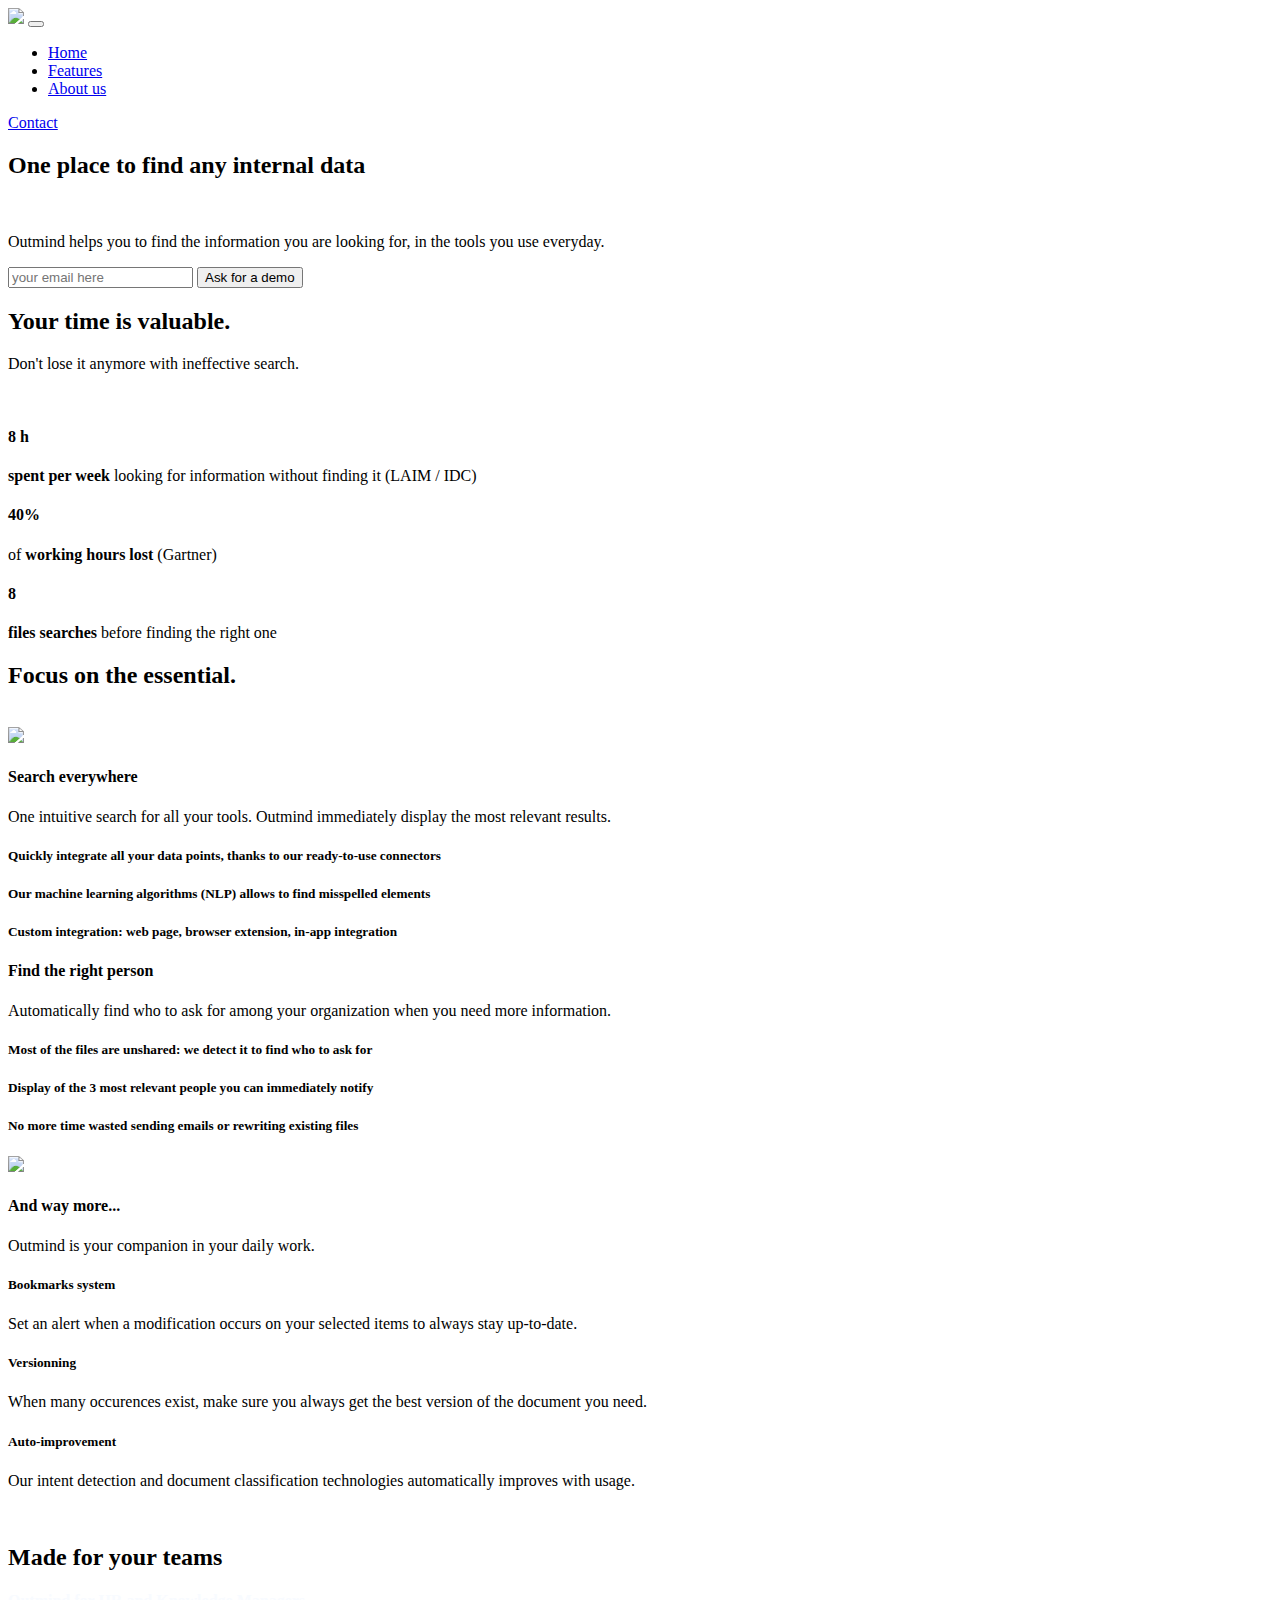
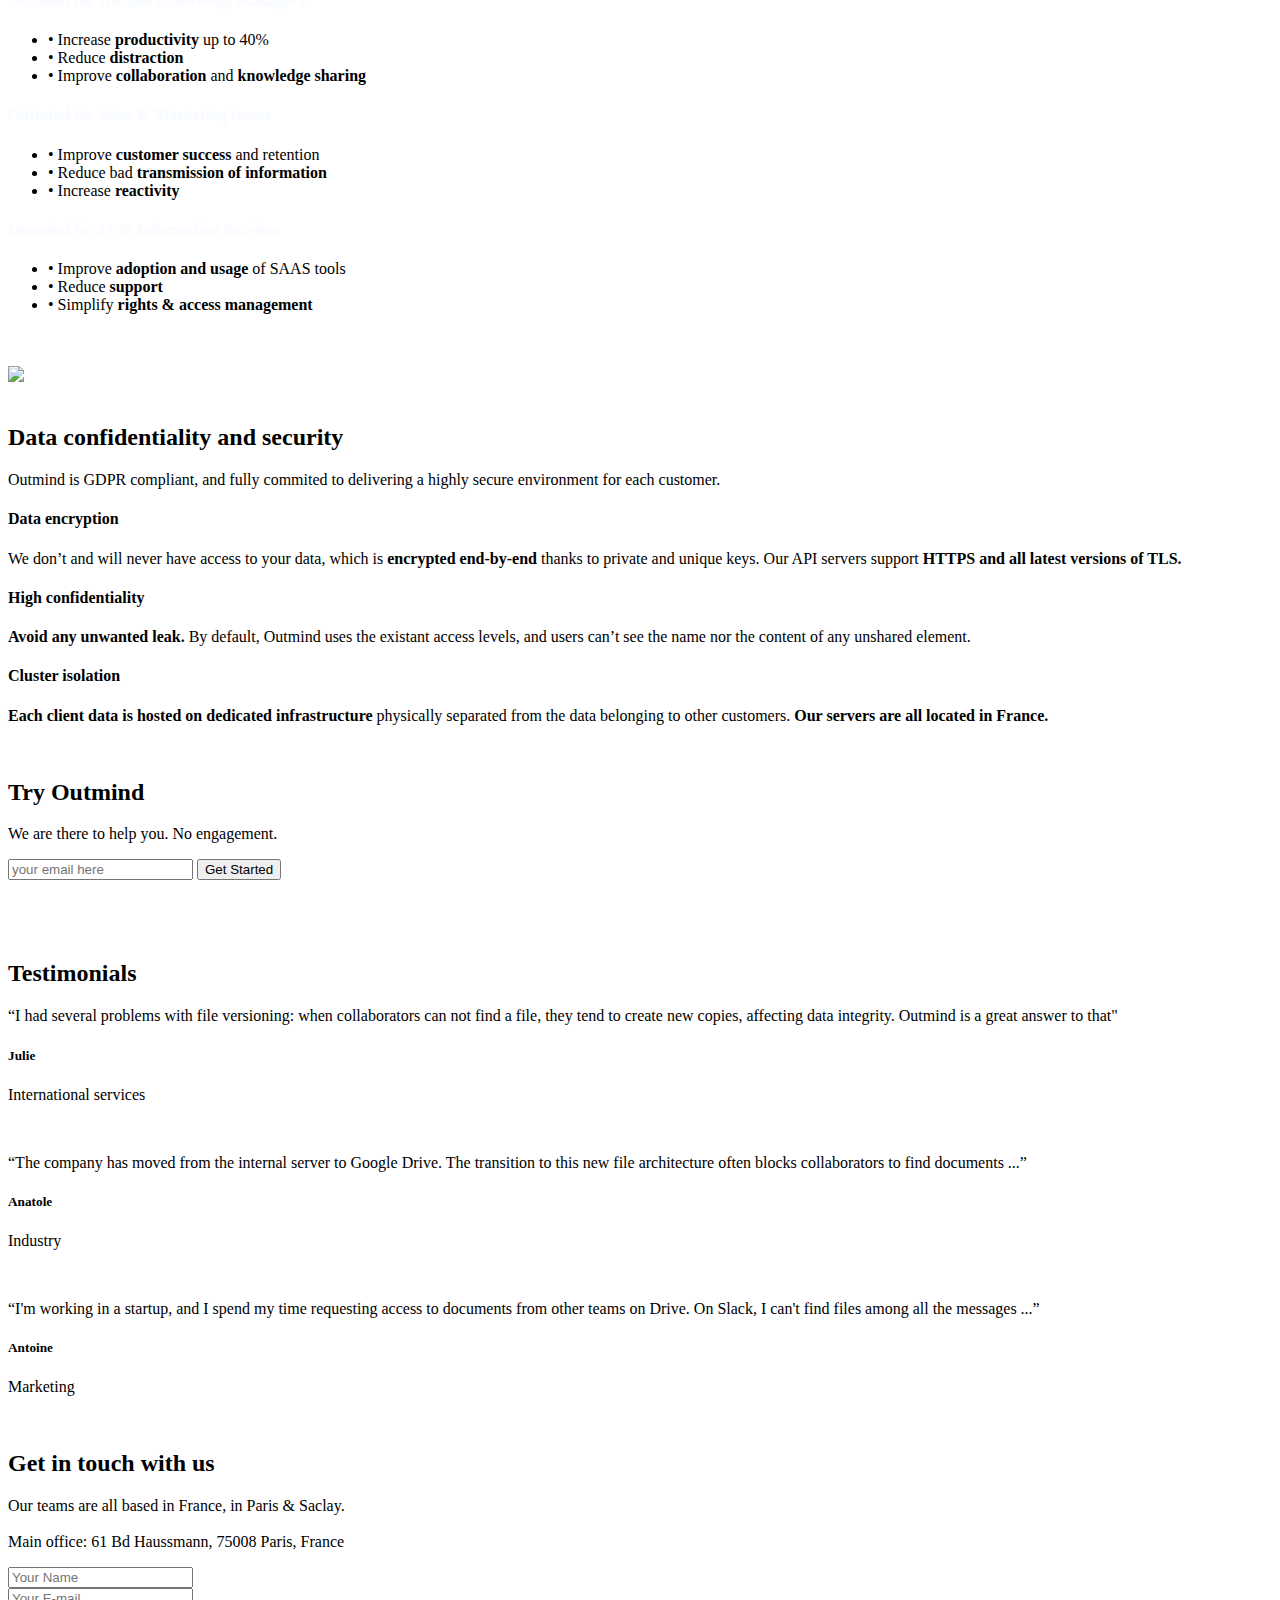
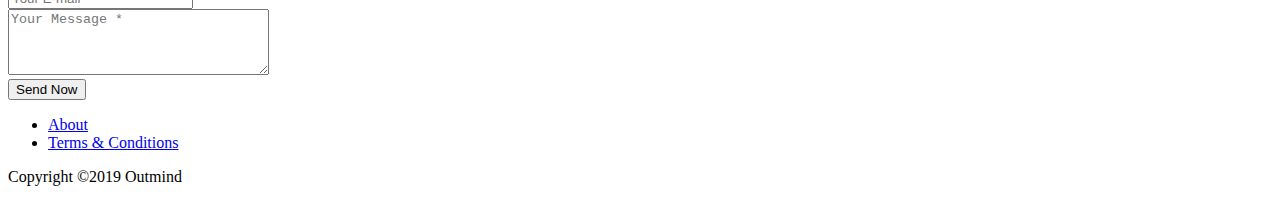
==== en/index.html @ ec4ce715 "Moving all html files into dedicated folder for en language" ====
<!DOCTYPE html>
<html lang="en">

<head>

  <!-- Global site tag (gtag.js) - Google Analytics -->
  <script async src="https://www.googletagmanager.com/gtag/js?id=UA-136417250-1"></script>
  <script>
    window.dataLayer = window.dataLayer || [];
      function gtag(){dataLayer.push(arguments);}
      gtag('js', new Date());
      gtag('config', 'UA-136417250-1');
    </script>

  <meta charset="UTF-8">
  <meta name="keywords" content="search,data sharing,internal search, search engine,SaaS,Google,Microsoft, Outmind">
  <meta name="description" content="One search for all your SAAS tools. Thanks to Outmind, you don't waste time with inefficient search anymore. Based in Paris (France), Outmind is fully secured and RGPD compliant.">
  <meta http-equiv="X-UA-Compatible" content="IE=edge">
  <meta name="viewport" content="width=device-width, initial-scale=1, shrink-to-fit=no">

  <!-- Title -->
  <title>Outmind - your smart internal search engine</title>

  <!-- Favicon -->
  <link rel="icon" href="img/core-img/favicon.ico">

  <!-- Core Stylesheet -->
  <link href="css/main.css" rel="stylesheet">

  <!-- Responsive CSS -->
  <link href="css/responsive.css" rel="stylesheet">
</head>

<body>
  <!-- Preloader Start -->
  <!-- ***** Header Area Start ***** -->
  <header class="header_area animated">
    <div class="container-fluid">
      <div class="row align-items-center">
        <!-- Menu Area Start -->
        <div class="col-lg-10">
          <div class="menu_area">
            <nav class="navbar navbar-expand-lg navbar-light">
              <!-- Logo -->
              <a href="https://outmind.fr"><img class="logo" src="img/core-img/logo.png"></a>
              <button class="navbar-toggler" type="button" data-toggle="collapse" data-target="#ca-navbar" aria-controls="ca-navbar" aria-expanded="false" aria-label="Toggle navigation"><span class="navbar-toggler-icon"></span></button>
              <!-- Menu Area -->
              <div class="collapse navbar-collapse" id="ca-navbar">
                <ul class="navbar-nav ml-auto" id="nav">
                  <li class="nav-item active"><a class="nav-link" href="#home">Home</a></li>
                  <li class="nav-item"><a class="nav-link" href="#features">Features</a></li>
                  <li class="nav-item"><a class="nav-link" href="https://outmind.fr/team">About us</a></li>
                </ul>
                <!-- <div class="sing-up-button d-lg-none">
                                    <a href="#">Get notified for beta access</a>
                                </div> -->
              </div>
            </nav>
          </div>
        </div>
        <!-- Signup btn -->
        <div class="col-12 col-lg-2">
          <div class="sing-up-button d-none d-lg-block">
            <a href="mailto:hello@outmind.fr">Contact</a>
          </div>
        </div>
      </div>
    </div>
  </header>
  <!-- ***** Header Area End ***** -->

  <!-- ***** Wellcome Area Start ***** -->
  <section class="wellcome_area clearfix row" id="home">
    <div class="container h-100 well-padding">
      <div class="h-100 align-items-center">
        <div class="col-12 col-md">
          <div class="welcome-thumb wow" data-wow-delay="0.5s">
            <div class="container">
              <div class="wellcome-heading">
                <h2 class="wow fadeInUp" data-wow-delay="0.2s">One place to find any internal data</h2>
                <br>
                <p class="wow fadeInUp" data-wow-delay="0.2s">Outmind helps you to find the information you are looking for, in the tools you use everyday.</p>
              </div>
              <div class="get-start-area">

                <!-- Form Start -->
                <div id="mc_embed_signup">
                  <form action="https://outmind.us20.list-manage.com/subscribe/post?u=0a3a527932252891e99543d0e&amp;id=fb8c67e6a3" method="post" id="mc-embedded-subscribe-form" name="mc-embedded-subscribe-form" class="validate" target="_blank"
                    novalidate>
                    <div id="mc_embed_signup_scroll">
                      <div class="mc-field-group flex">
                        <input type="email" value="" name="EMAIL" class="form-control email" placeholder="your email here" id="mce-EMAIL">
                        <input type="submit" class="submit" value="Ask for a demo">
                      </div>
                      <div id="mce-responses" class="clear">
                        <div class="response" id="mce-error-response" style="display:none"></div>
                        <div class="response" id="mce-success-response" style="display:none"></div>
                      </div>
                  </form>
                </div>
                <!-- Form End -->
              </div>
            </div>
            <!-- Welcome thumb -->
  </section>
  <!-- ***** Wellcome Area End ***** -->

  <!-- ***** Special Area Start ***** -->
  <section class="special-area bg-white" id="about">
    <div class="container section_padding_20_70">

      <div class="row">
        <div class="col-12">
          <!-- Section Heading Area -->
          <div class="section-heading_50 blue-jobs text-center wow fadeInUp" data-wow-delay="0.2s"">
                                <h2>Your time is valuable.</h2>
                                <div class=" clients-feedback-area">
            <div class="client-description">
              <p>Don't lose it anymore with ineffective search.</p>
              <br>
            </div>
          </div>
        </div>
      </div>
    </div>

    <div class="row">
      <!-- Single Special Area -->
      <div class="col-12 col-md-4">
        <div class="text-center wow fadeInUp figures single-cool-fact" data-wow-delay="0.4s">
          <h4><i class="ti-time" aria-hidden="true"></i><span class="counter">8 </span>h</h4>
          <p><b> spent per week</b> looking for information without finding it (LAIM / IDC)</p>
        </div>
      </div>
      <!-- Single Special Area -->
      <div class="col-12 col-md-4">
        <div class="text-center wow fadeInUp figures single-cool-fact" data-wow-delay="0.4s">
          <h4><i class="ti-stats-down" aria-hidden="true"></i><span class="counter">40</span>%</h4>
          <p>of <strong>working hours lost</strong> (Gartner)</p>
        </div>
      </div>
      <!-- Single Special Area -->
      <div class="col-12 col-md-4">
        <div class="text-center wow fadeInUp figures single-cool-fact" data-wow-delay="0.6s">
          <h4><i class="ti-files" aria-hidden="true"></i><span class="counter">8</span></h4>
          <p><strong>files searches</strong> before finding the right one</p>
        </div>
      </div>
    </div>
    </div>

    <div class="focus-wrapper-features" id="features">
      <div class="container">
        <div class="row">
          <div class="col-12">
            <!-- Section Heading Area -->
            <div class="section-heading text-center section_padding_70_0">
              <h2>Focus on the essential.</h2>
            </div>
          </div>
        </div>
        <br>
        <!-- Single Special Area -->
        <div class="big-feat">
          <img class="half-img wow fadeInUp" data-wow-delay="0.2s"" src=" img/core-img/app-main.jpg"> <div class="sing-special text-center wow fadeInUp" data-wow-delay="0.1s">
          <!-- <div class="single-feature">
                            <img src="https://images.assets-landingi.com/9d6caQWd/2.png" alt="search outmind"/>
                        </div> -->
          <h4>Search everywhere</h4>
          <p>One intuitive search for all your tools. Outmind immediately display the most relevant results.</p>
          <div class="single-feat">
            <i class="ti-wand" aria-hidden="true"></i>
            <h5>Quickly integrate all your data points, thanks to our ready-to-use connectors</h5>
          </div>
          <div class="single-feat">
            <i class="ti-files" aria-hidden="true"></i>
            <h5>Our machine learning algorithms (NLP) allows to find misspelled elements</h5>
          </div>
          <div class="single-feat">
            <i class="ti-palette" aria-hidden="true"></i>
            <h5>Custom integration: web page, browser extension, in-app integration</h5>
          </div>
        </div>
      </div>

      <div class="big-feat">
        <div class="sing-special text-center wow fadeInUp" data-wow-delay="0.1s">
          <!-- <div class="single-feature">
                            <img src="https://images.assets-landingi.com/9d6caQWd/2.png" alt="search outmind"/>
                        </div> -->
          <h4>Find the right person</h4>
          <p>Automatically find who to ask for among your organization when you need more information.</p>

          <div class="single-feat">
            <i class="ti-eye" aria-hidden="true"></i>
            <h5>Most of the files are unshared: we detect it to find who to ask for</h5>
          </div>
          <div class="single-feat">
            <i class="ti-user" aria-hidden="true"></i>
            <h5>Display of the 3 most relevant people you can immediately notify</h5>
          </div>
          <div class="single-feat">
            <i class="ti-timer" aria-hidden="true"></i>
            <h5>No more time wasted sending emails or rewriting existing files</h5>
          </div>
        </div>
        <img class="half-img wow fadeInUp" data-wow-delay="0.2s" src="img/core-img/app-askcolleague.jpg">
      </div>

      <div class="big-feature">
        <div class="single-special-up text-center wow fadeInUp" data-wow-delay="0.1s">
          <h4>And way more...</h4>
          <p>Outmind is your companion in your daily work.</p>
          <div class="additional-feat mt-50 mb-50">
            <div class="single-feature">
              <i class="ti-star" aria-hidden="true"></i>
              <h5>Bookmarks system</h5>
              <p>Set an alert when a modification occurs on your selected items to always stay up-to-date.</p>
            </div>

            <div class="single-feature">
              <i class="ti-stamp" aria-hidden="true"></i>
              <h5>Versionning</h5>
              <p>When many occurences exist, make sure you always get the best version of the document you need.</p>
            </div>
            <div class="single-feature">
              <i class="ti-vector" aria-hidden="true"></i>
              <h5>Auto-improvement</h5>
              <p>Our intent detection and document classification technologies automatically improves with usage.</p>
            </div>
          </div>
          <br>
        </div>
      </div>
    </div>
    </div>

    <div class="focus-wrapper dark-blue section_padding_70_120">
      <div class="container">
        <div class="row">
          <div class="col-12">
            <!-- Section Heading Area -->
            <div class="section-heading text-center white">
              <h2>Made for your teams</h2>
              <div class="line-shape"></div>
            </div>
          </div>
        </div>

        <div class="row for-teams">
          <!-- Single Special Area -->
          <div class="col-12 col-md-4">
            <div class="single-special white darkblue-plus wow fadeInUp" data-wow-delay="0.2s">
              <h4 class="text-center"><span style="color: rgb(248, 251, 255);"><b>Outmind for HR and Knowledge Managers</b></span></h4>
              <ul>
                <li>• Increase <b>productivity</b> up to 40%</li>
                <li>• Reduce <b>distraction</b></li>
                <li>• Improve <b>collaboration</b> and <b>knowledge sharing</b></li>
              </ul>
            </div>
          </div>
          <!-- Single Special Area -->
          <div class="col-12 col-md-4">
            <div class="single-special white darkblue-plus wow fadeInUp" data-wow-delay="0.2s">
              <h4 class="text-center"><b>
                  <span style="color: rgb(248, 251, 255);">Outmind for Sales</span>
                  <span style="color: rgb(248, 251, 255);">& Marketing teams</span>
                </b></h4>
              <ul>
                <li>• Improve <b>customer success</b> and retention</li>
                <li>• Reduce bad <span style="font-weight: bold;">transmission of information</span></li>
                <li>• Increase <span style="font-weight: bold;">reactivity</span></li>
              </ul>
            </div>
          </div>
          <!-- Single Special Area -->
          <div class="col-12 col-md-4">
            <div class="single-special darkblue-plus white wow fadeInUp" data-wow-delay="0.2s">
              <h4 class="text-center"><b>
                  <span style="color: rgb(248, 251, 255);">Outmind for IT </span>
                  <span style="color: rgb(248, 251, 255);">& Information Services</span>
                </b></h4>
              <ul>
                <li>• Improve <span style="font-weight: bold;">adoption and usage</span> of SAAS tools</li>
                <li>• Reduce <span style="font-weight: bold;">support</span></li>
                <li>• Simplify <span style="font-weight: bold;">rights & access management</span></li>
              </ul>
            </div>
          </div>
        </div>
        <br><br>
      </div>
    </div>


    <section class="special-area security" id="about">
      <div class="container section_padding_20_50">
        <div class="row">
          <div class="col-12">
            <!-- Section Heading Area -->
            <div class="section-heading_50 text-center wow fadeInUp" data-wow-delay="0.2s">
              <div class="security-box">
                <img class="logo" src="img/core-img/privacy-29.svg">
                <div class="title-security-box">
                  <br>
                  <h2>Data confidentiality and security</h2>
                  <div class="clients-feedback-area">
                    <div class="client-description">
                      <p>Outmind is GDPR compliant, and fully commited to delivering a highly secure environment for each customer.</p>
                    </div>
                  </div>
                </div>
              </div>
            </div>
          </div>
        </div>
        <div class="row">
          <!-- Single Special Area -->
          <div class="col-12 col-md-4">
            <div class="wow fadeInUp single-cool-fact" data-wow-delay="0.4s">
              <h4 class="text-center">Data encryption</h4>
              <p>We don’t and will never have access to your data, which is <b>encrypted end-by-end</b> thanks to private and unique keys. Our API servers support <b>HTTPS and all latest versions of TLS.</b></p>
            </div>
          </div>
          <!-- Single Special Area -->
          <div class="col-12 col-md-4">
            <div class="wow fadeInUp single-cool-fact" data-wow-delay="0.4s">
              <h4 class="text-center">High confidentiality</h4>
              <p><b>Avoid any unwanted leak.</b> By default, Outmind uses the existant access levels, and users can’t see the name nor the content of any unshared element.
              </p>
            </div>
          </div>
          <!-- Single Special Area -->
          <div class="col-12 col-md-4">
            <div class="wow fadeInUp single-cool-fact" data-wow-delay="0.6s">
              <h4 class="text-center">Cluster isolation</h4>
              <p><b>Each client data is hosted on dedicated infrastructure </b>physically separated from the data belonging to other customers.<b> Our servers are all located in France.</b></p>
            </div>
          </div>
        </div>
        <br>
      </div>
    </section>

    <!-- ***** CTA Area Start ***** -->
    <section class="our-monthly-membership section_padding_50 clearfix">
      <div class="container">
        <div class="row align-items-center beta flex">
          <div class="col-md-8 flex-b">
            <div class="membership-description">
              <h2>Try Outmind</h2>
              <p>We are there to help you. No engagement. </p>
            </div>

            <div class="form">
              <form action="https://outmind.us20.list-manage.com/subscribe/post?u=0a3a527932252891e99543d0e&amp;id=fb8c67e6a3" method="post" id="mc-embedded-subscribe-form" name="mc-embedded-subscribe-form" class="validate" target="_blank"
                novalidate>
                <div id="mc_embed_signup_scroll" class="form-inline">
                  <div class="get-started-button mc-field-group flex wow fadeInUp" data-wow-delay="0.2s">
                    <input type="email" value="" name="EMAIL" class="form-control email" placeholder="your email here" id="mce-EMAIL">
                    <input type="submit" class="submit" value="Get Started">
                  </div>
                  <div id="mce-responses" class="clear">
                    <div class="response" id="mce-error-response" style="display:none"></div>
                    <div class="response" id="mce-success-response" style="display:none"></div>
                  </div>
                </div>
              </form>
            </div>
          </div>
        </div>
      </div>
    </section>

    <!-- ***** Video Area Start ***** -->
    <!-- <div class="video-section">
        <div class="container">
            <div class="row">
                <div class="col-12">
                    <div class="video-area" style="background-image: url(img/bg-img/video.jpg);">
                        <div class="video-play-btn">
                            <a href="https://www.youtube.com/watch?v=f5BBJ4ySgpo" class="video_btn"><i class="fa fa-play" aria-hidden="true"></i></a>
                        </div>
                    </div>
                </div>
            </div>
        </div>
    </div> -->
    <!-- ***** Video Area End ***** -->

    <!-- ***** Cool Facts Area Start ***** -->
    <!-- <section class="cool_facts_area clearfix">
        <div class="container">
            <div class="row">
                Single Cool Fact-->
    <!-- <div class="col-12 col-md-3 col-lg-3">
                    <div class="single-cool-fact d-flex justify-content-center wow fadeInUp" data-wow-delay="0.2s">
                        <div class="counter-area">
                            <h3><span class="counter">90</span></h3>
                        </div>
                        <div class="cool-facts-content">
                            <i class="ion-arrow-down-a"></i>
                            <p>APP <br> DOWNLOADS</p>
                        </div>
                    </div>
                </div> -->
    <!-- Single Cool Fact-->
    <!-- <div class="col-12 col-md-3 col-lg-3">
                    <div class="single-cool-fact d-flex justify-content-center wow fadeInUp" data-wow-delay="0.4s">
                        <div class="counter-area">
                            <h3><span class="counter">120</span></h3>
                        </div>
                        <div class="cool-facts-content">
                            <i class="ion-happy-outline"></i>
                            <p>Happy <br> Clients</p>
                        </div>
                    </div>
                </div> -->
    <!-- Single Cool Fact-->
    <!-- <div class="col-12 col-md-3 col-lg-3">
                    <div class="single-cool-fact d-flex justify-content-center wow fadeInUp" data-wow-delay="0.6s">
                        <div class="counter-area">
                            <h3><span class="counter">40</span></h3>
                        </div>
                        <div class="cool-facts-content">
                            <i class="ion-person"></i>
                            <p>ACTIVE <br>ACCOUNTS</p>
                        </div>
                    </div>
                </div> -->
    <!-- Single Cool Fact-->
    <!-- <div class="col-12 col-md-3 col-lg-3">
                    <div class="single-cool-fact d-flex justify-content-center wow fadeInUp" data-wow-delay="0.8s">
                        <div class="counter-area">
                            <h3><span class="counter">10</span></h3>
                        </div>
                        <div class="cool-facts-content">
                            <i class="ion-ios-star-outline"></i>
                            <p>TOTAL <br>APP RATES</p>
                        </div>
                    </div>
                </div>
            </div>
        </div>
    </section> -->
    <!-- ***** Cool Facts Area End ***** -->
    <!--
    ***** App Screenshots Area Start *****
    <section class="app-screenshots-area bg-white section_padding_0_100 clearfix" id="screenshot">
        <div class="container">
            <div class="row">
                <div class="col-12 text-center">
                    Heading Text  -->
    <!-- <div class="section-heading">
                        <h2>App Screenshots</h2>
                        <div class="line-shape"></div>
                    </div>
                </div>
            </div>
        </div>
        <div class="container-fluid">
            <div class="row">
                <div class="col-12">
                    App Screenshots Slides  -->
    <!-- <div class="app_screenshots_slides owl-carousel">
                        <div class="single-shot">
                            <img src="img/scr-img/app-1.jpg" alt="">
                        </div>
                        <div class="single-shot">
                            <img src="img/scr-img/app-2.jpg" alt="">
                        </div>
                        <div class="single-shot">
                            <img src="img/scr-img/app-3.jpg" alt="">
                        </div>
                        <div class="single-shot">
                            <img src="img/scr-img/app-4.jpg" alt="">
                        </div>
                        <div class="single-shot">
                            <img src="img/scr-img/app-5.jpg" alt="">
                        </div>
                        <div class="single-shot">
                            <img src="img/scr-img/app-3.jpg" alt="">
                        </div>
                    </div>
                </div>
            </div>
        </div>
    </section> -->
    <!-- ***** App Screenshots Area End *****====== -->

    <!-- ***** Pricing Plane Area Start *****==== -->
    <!-- <section class="pricing-plane-area section_padding_100_70 clearfix" id="pricing">
        <div class="container">
            <div class="row">
                <div class="col-12">
                    Heading Text  -->
    <!-- <div class="section-heading text-center">
                        <h2>Pricing Plan</h2>
                        <div class="line-shape"></div>
                    </div>
                </div>
            </div>

            <div class="row no-gutters">
                <div class="col-12 col-md-6 col-lg-3">
                    Package Price  -->
    <!-- <div class="single-price-plan text-center"> -->
    <!-- Package Text  -->
    <!-- <div class="package-plan">
                            <h5>Starter Plan</h5>
                            <div class="ca-price d-flex justify-content-center">
                                <span>$</span>
                                <h4>29</h4>
                            </div>
                        </div>
                        <div class="package-description">
                            <p>Up to 10 users monthly</p>
                            <p>Unlimited updates</p>
                            <p>Free host &amp; domain</p>
                            <p>24/7 Support</p>
                            <p>10 Unique Users</p>
                        </div> -->
    <!-- Plan Button  -->
    <!-- <div class="plan-button">
                            <a href="#">Select Plan</a>
                        </div>
                    </div>
                </div>
                <div class="col-12 col-md-6 col-lg-3"> -->
    <!-- Package Price  -->
    <!-- <div class="single-price-plan text-center"> -->
    <!-- Package Text  -->
    <!-- <div class="package-plan">
                            <h5>Basic Plan</h5>
                            <div class="ca-price d-flex justify-content-center">
                                <span>$</span>
                                <h4>49</h4>
                            </div>
                        </div>
                        <div class="package-description">
                            <p>Up to 10 users monthly</p>
                            <p>Unlimited updates</p>
                            <p>Free host &amp; domain</p>
                            <p>24/7 Support</p>
                            <p>10 Unique Users</p>
                        </div> -->
    <!-- Plan Button  -->
    <!-- <div class="plan-button">
                            <a href="#">Select Plan</a>
                        </div>
                    </div>
                </div>
                <div class="col-12 col-md-6 col-lg-3"> -->
    <!-- Package Price  -->
    <!-- <div class="single-price-plan active text-center"> -->
    <!-- Package Text  -->
    <!-- <div class="package-plan">
                            <h5>Advenced Plan</h5>
                            <div class="ca-price d-flex justify-content-center">
                                <span>$</span>
                                <h4>69</h4>
                            </div>
                        </div>
                        <div class="package-description">
                            <p>Up to 10 users monthly</p>
                            <p>Unlimited updates</p>
                            <p>Free host &amp; domain</p>
                            <p>24/7 Support</p>
                            <p>10 Unique Users</p>
                        </div>
                        <div class="plan-button">
                            <a href="#">Select Plan</a>
                        </div>
                    </div>
                </div>
                <div class="col-12 col-md-6 col-lg-3"> -->
    <!-- Package Price  -->
    <!-- <div class="single-price-plan text-center"> -->
    <!-- Package Text  -->
    <!-- <div class="package-plan">
                            <h5>Community Plan</h5>
                            <div class="ca-price d-flex justify-content-center">
                                <span>$</span>
                                <h4>99</h4>
                            </div>
                        </div>
                        <div class="package-description">
                            <p>Up to 10 users monthly</p>
                            <p>Unlimited updates</p>
                            <p>Free host &amp; domain</p>
                            <p>24/7 Support</p>
                            <p>10 Unique Users</p>
                        </div> -->
    <!-- Plan Button  -->
    <!-- <div class="plan-button">
                            <a href="#">Select Plan</a>
                        </div>
                    </div>
                </div>
            </div>
        </div>
    </section> -->
    <!-- ***** Pricing Plane Area End ***** -->

    <!-- ***** Client Feedback Area Start ***** -->
    <section class="clients-feedback-area bg-white section_padding_0_100 clearfix" id="testimonials">
      <div class="container">
        <div class="row justify-content-center">
          <div class="section-heading text-center" style="margin-top: 80px">
            <h2>Testimonials</h2>
            <div class="line-shape"></div>
          </div>
          <div class="col-12 col-md-10">
            <div class="slider slider-for">
              <!-- Client Feedback Text  -->
              <div class="client-feedback-text text-center">
                <div class="client-description text-center flex">
                  <div class="client">
                    <i class="fa fa-quote-left" aria-hidden="true"></i>
                  </div>
                  <p>“I had several problems with file versioning: when collaborators can not find a file, they tend to create new copies, affecting data integrity. Outmind is a great answer to that"</p>
                </div>

                <div class="client-name text-center">
                  <h5>Julie</h5>
                  <p>International services</p>
                </div><br>
              </div>
              <!-- Client Feedback Text  -->
              <div class="client-feedback-text text-center">
                <div class="client-description text-center flex">
                  <div class="client">
                    <i class="fa fa-quote-left" aria-hidden="true"></i>
                  </div>
                  <p>“The company has moved from the internal server to Google Drive. The transition to this new file architecture often blocks collaborators to find documents ...”</p>
                </div>
                <div class="client-name text-center">
                  <h5>Anatole</h5>
                  <p>Industry</p>
                </div><br>
              </div>
              <!-- Client Feedback Text  -->
              <div class="client-feedback-text text-center">
                <div class="client-description text-center flex">
                  <div class="client">
                    <i class="fa fa-quote-left" aria-hidden="true"></i>
                  </div>
                  <p>“I'm working in a startup, and I spend my time requesting access to documents from other teams on Drive. On Slack, I can't find files among all the messages ...”</p>
                </div>

                <div class="client-name text-center">
                  <h5>Antoine</h5>
                  <p>Marketing</p>
                </div><br>
              </div>
              <!-- Client Feedback Text  -->
              <!-- <div class="client-feedback-text text-center">
                            <div class="client">
                                <i class="fa fa-quote-left" aria-hidden="true"></i>
                            </div>
                            <div class="client-description text-center">
                                <p>“ I have been using it for a number of years. I use Colorlib for usability testing. It's great for taking images and making clickable image prototypes that do the job and save me the coding time and just the general hassle of hosting. ”</p>
                            </div>
                            <div class="star-icon text-center">
                                <i class="ion-ios-star"></i>
                                <i class="ion-ios-star"></i>
                                <i class="ion-ios-star"></i>
                                <i class="ion-ios-star"></i>
                                <i class="ion-ios-star"></i>
                            </div>
                            <div class="client-name text-center">
                                <h5>Henry smith</h5>
                                <p>Developer</p>
                            </div>
                        </div> -->
            </div>
          </div>
          <!-- Client Thumbnail Area -->
          <div class="col-12 col-md-6 col-lg-5">
            <div class="slider slider-nav">
              <div class="client-thumbnail">
                <!-- <img src="" alt=""> -->
              </div>
              <div class="client-thumbnail">
                <!-- <img src="" alt=""> -->
              </div>
              <div class="client-thumbnail">
                <!-- <img src="" alt=""> -->
              </div>
              <div class="client-thumbnail">
                <!-- <img src="" alt=""> -->
              </div>
            </div>
          </div>
        </div>
      </div>
    </section>
    <!-- ***** Client Feedback Area End ***** -->


    <!-- ***** Contact Us Area Start ***** -->
    <section class="footer-contact-area section_padding_100_100 clearfix" id="contact">
      <div class="container">
        <div class="row">
          <div class="col-md-6">
            <div class="container">
              <!-- Heading Text  -->
              <div class="section-heading">
                <h2>Get in touch with us</h2>
                <div class="line-shape"></div>
              </div>
              <div class="address-text">
                <p>Our teams are all based in France, in Paris & Saclay.
                  <br><br>
                  <span>Main office:</span> 61 Bd Haussmann, 75008 Paris, France</p>
              </div>
            </div>
          </div>
          <div class="col-md-6">
            <!-- Form Start-->
            <div class="contact_from">
              <form action="mailto:hello@outmind.fr" method="post">
                <!-- Message Input Area Start -->
                <div class="contact_input_area">
                  <div class="row">
                    <!-- Single Input Area Start -->
                    <div class="col-md-12">
                      <div class="form-group">
                        <input type="text" class="form-control" name="name" id="name" placeholder="Your Name" required>
                      </div>
                    </div>
                    <!-- Single Input Area Start -->
                    <div class="col-md-12">
                      <div class="form-group">
                        <input type="email" class="form-control" name="email" id="email" placeholder="Your E-mail" required>
                      </div>
                    </div>
                    <!-- Single Input Area Start -->
                    <div class="col-12">
                      <div class="form-group">
                        <textarea name="message" class="form-control" id="message" cols="30" rows="4" placeholder="Your Message *" required></textarea>
                      </div>
                    </div>
                    <!-- Single Input Area Start -->
                    <div class="col-12">
                      <button type="submit" class="btn submit-btn">Send Now</button>
                    </div>
                  </div>
                </div>
                <!-- Message Input Area End -->
              </form>
            </div>
          </div>
        </div>
      </div>
    </section>

    <!-- ***** Contact Us Area End ***** -->

    <!-- ***** Footer Area Start ***** -->
    <footer>
      <div class="footer-social-icon text-center section_padding_70_50" style="bottom=0">

        <!-- footer logo -->
        <div class="footer-textt flex">
          <!-- <div class="logo-footer"><img class="logo" src="img/core-img/logo.png"></div> -->

          <!-- social icon-->
          <div class="footer-social-icon">
            <a href="https://www.facebook.com/Outmind-2411059522513922/"><i class="fa fa-facebook" aria-hidden="true"></i></a>
            <a href="https://twitter.com/Outmind_fr"><i class="fa fa-twitter" aria-hidden="true"></i></a>
            <a href="https://www.linkedin.com/company/outmind-app"><i class="fa fa-linkedin" aria-hidden="true"></i></a>
          </div>
        </div>

        <div class="text-footer footer-menu flex">
          <ul>
            <li><a href="https://outmind.fr/team">About</a></li>
            <li><a href="https://outmind.fr/conditions">Terms &amp; Conditions</a></li>
            <!-- <li><a href="#">Privacy Policy</a></li> -->
          </ul>
        </div>
        <div class="copyright-text">
          <p>Copyright ©2019 Outmind</a>
        </div>
      </div>
    </footer>
    <!-- Jquery-2.2.4 JS -->
    <script src="js/jquery-2.2.4.min.js"></script>
    <!-- Popper js -->
    <script src="js/popper.min.js"></script>
    <!-- Bootstrap-4 Beta JS -->
    <script src="js/bootstrap.min.js"></script>
    <!-- All Plugins JS -->
    <script src="js/plugins.js"></script>
    <!-- Slick Slider Js-->
    <script src="js/slick.min.js"></script>
    <!-- Footer Reveal JS -->
    <script src="js/footer-reveal.min.js"></script>
    <!-- Active JS -->
    <script src="js/active.js"></script>
    <script type="text/javascript">
      (function(w, d) {
        w.HelpCrunch = function() {
          w.HelpCrunch.q.push(arguments)
        };
        w.HelpCrunch.q = [];

        function r() {
          var s = document.createElement('script');
          s.async = 1;
          s.type = 'text/javascript';
          s.src = 'https://widget.helpcrunch.com/';
          (d.body || d.head).appendChild(s);
        }
        if (w.attachEvent) {
          w.attachEvent('onload', r)
        } else {
          w.addEventListener('load', r, false)
        }
      })(window, document)
      HelpCrunch('init', 'outmind', {
        applicationId: 1,
        applicationSecret: 'bWVdd74YXtQFyo+YDCulKj8+iDWJvDvJp5djxsjqCBjksDk3oi83i5Lx9g0Kf2Pi78X6kfpzTcv9dLiQvC8i0Q=='
      });
      HelpCrunch('showChatWidget');
    </script>
</body>

</html>
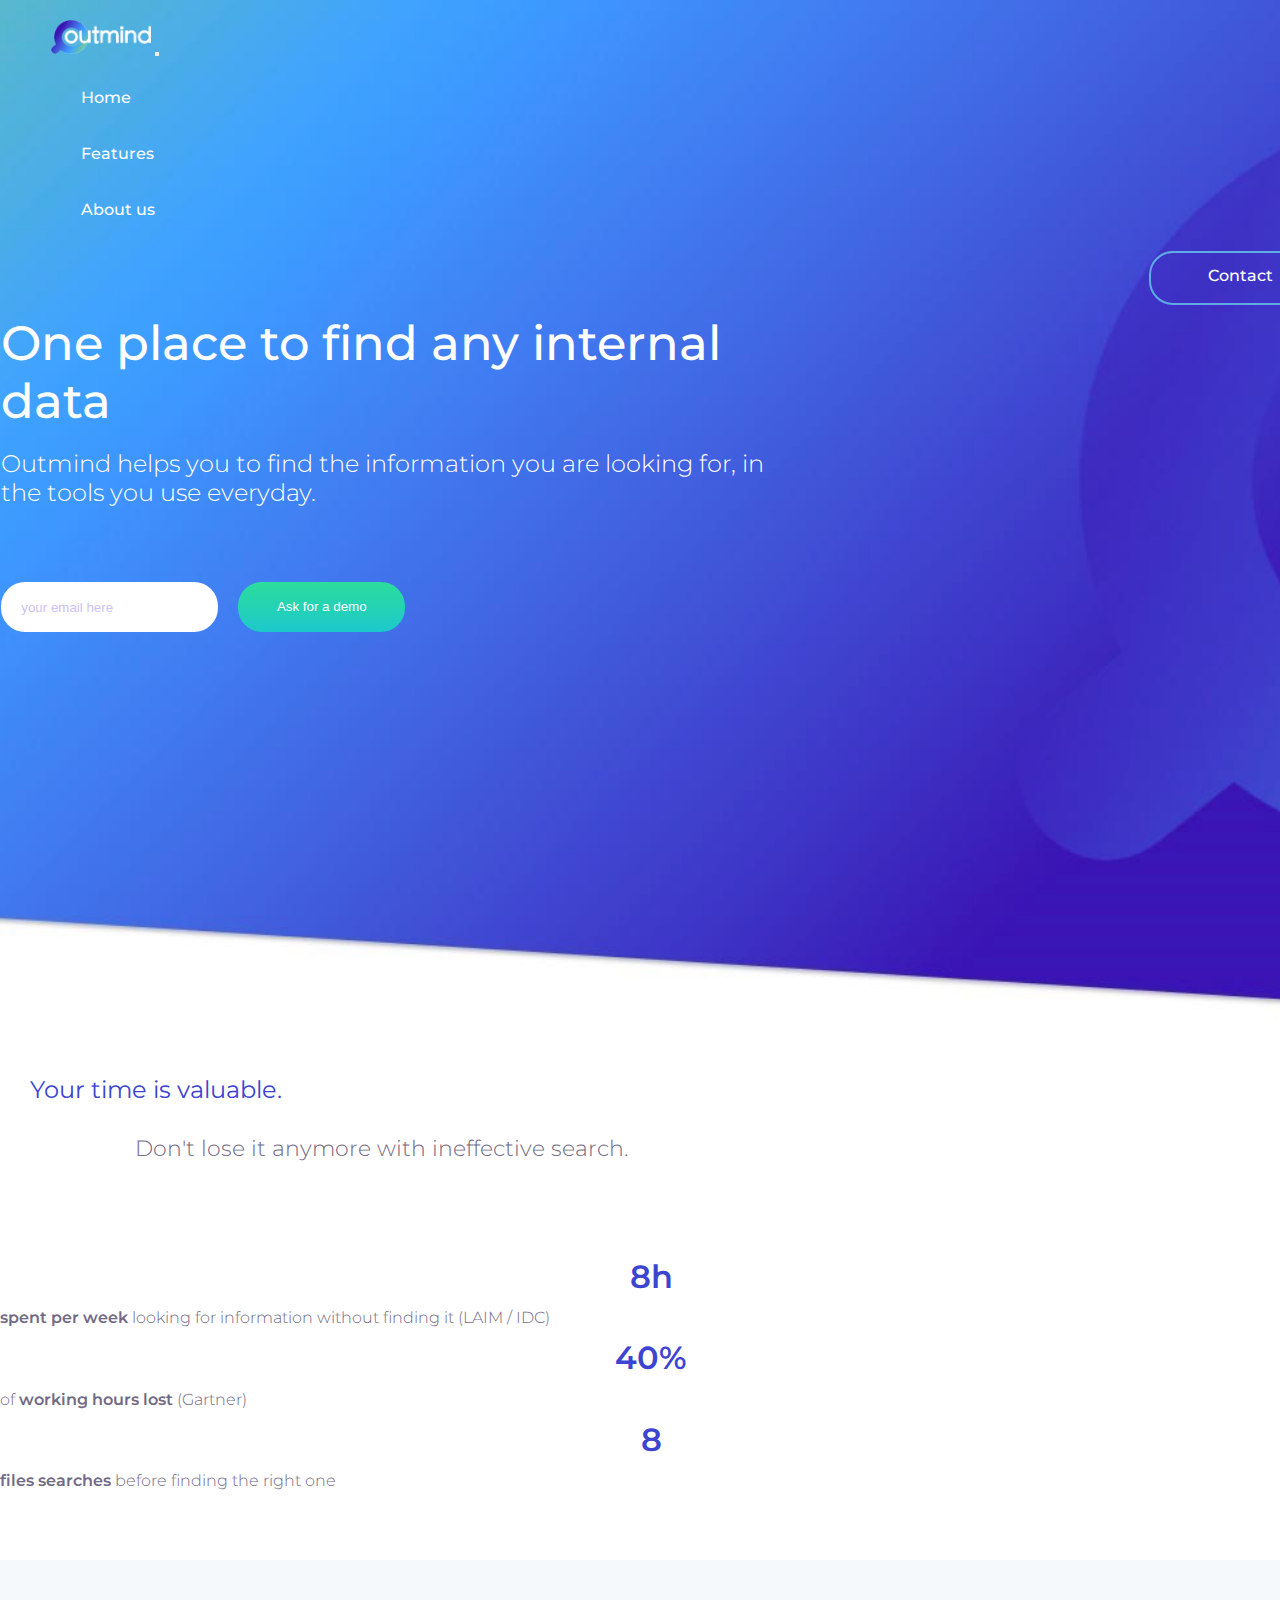
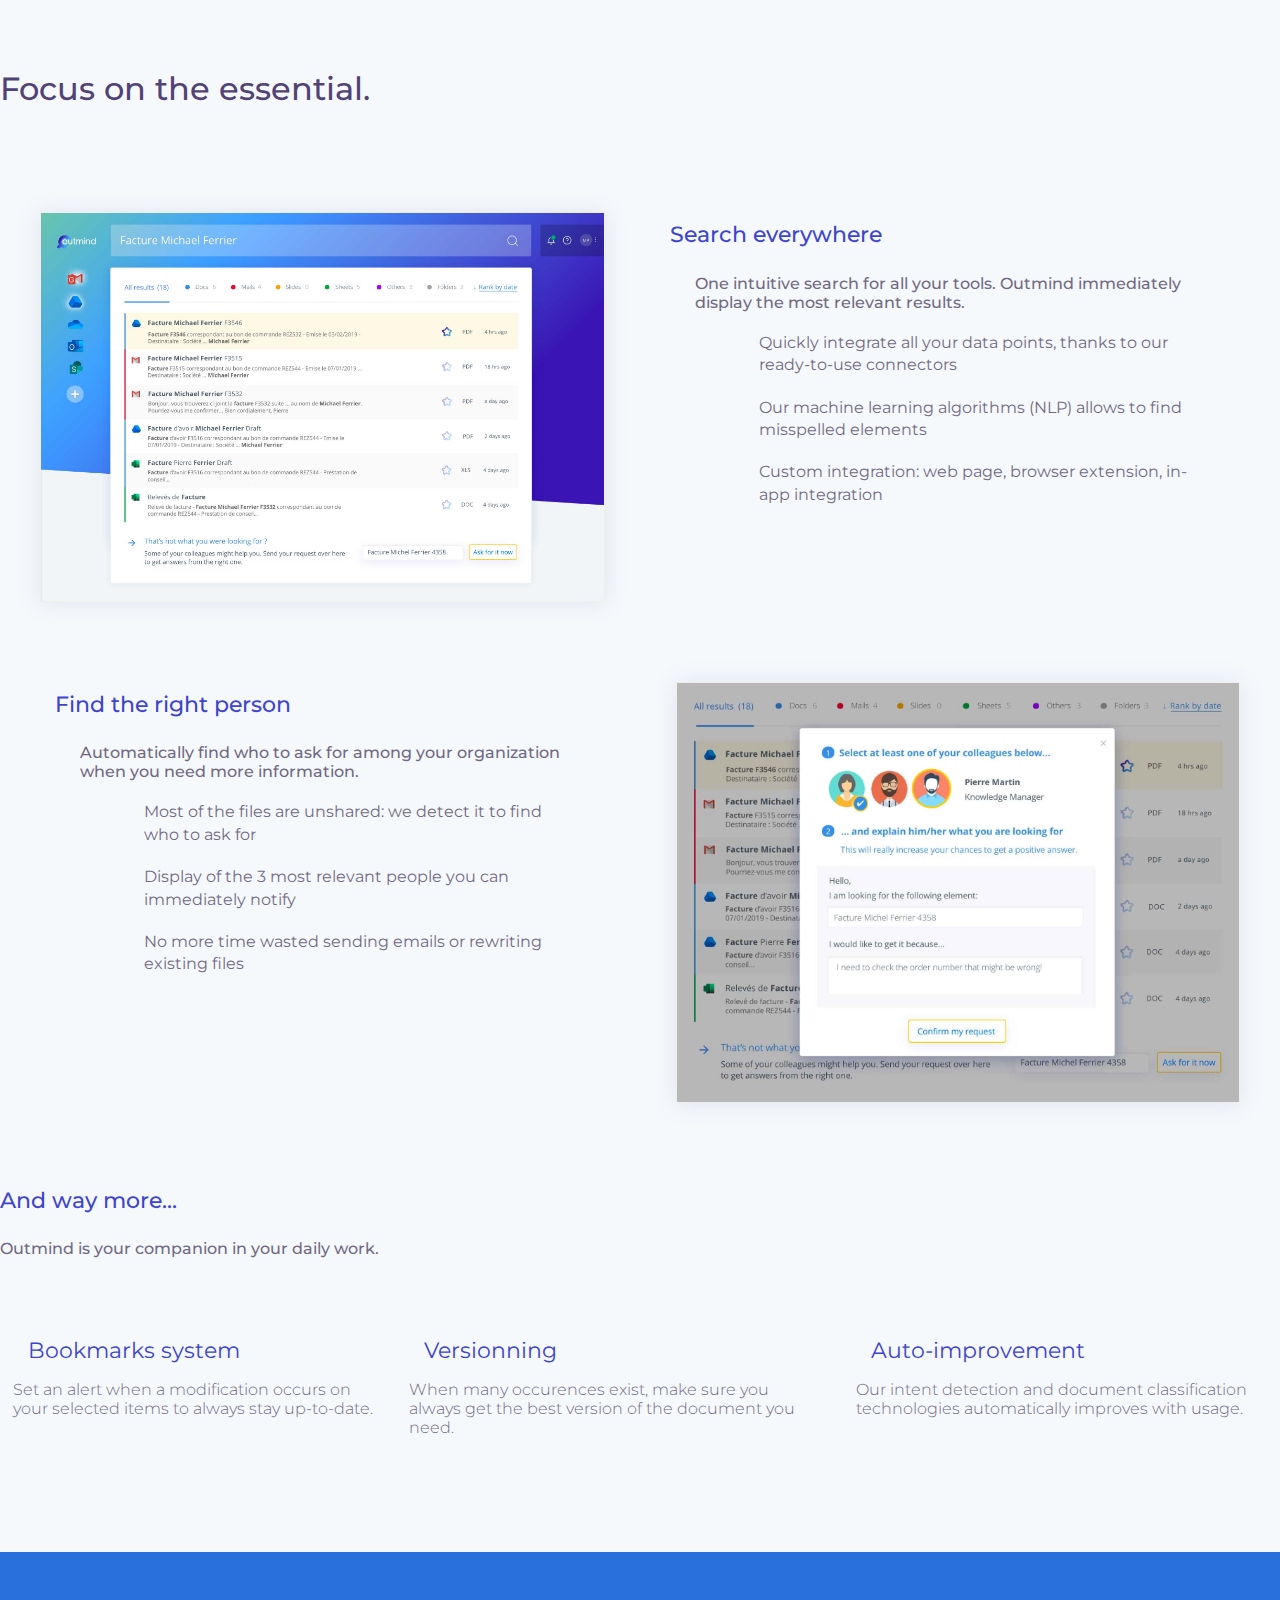
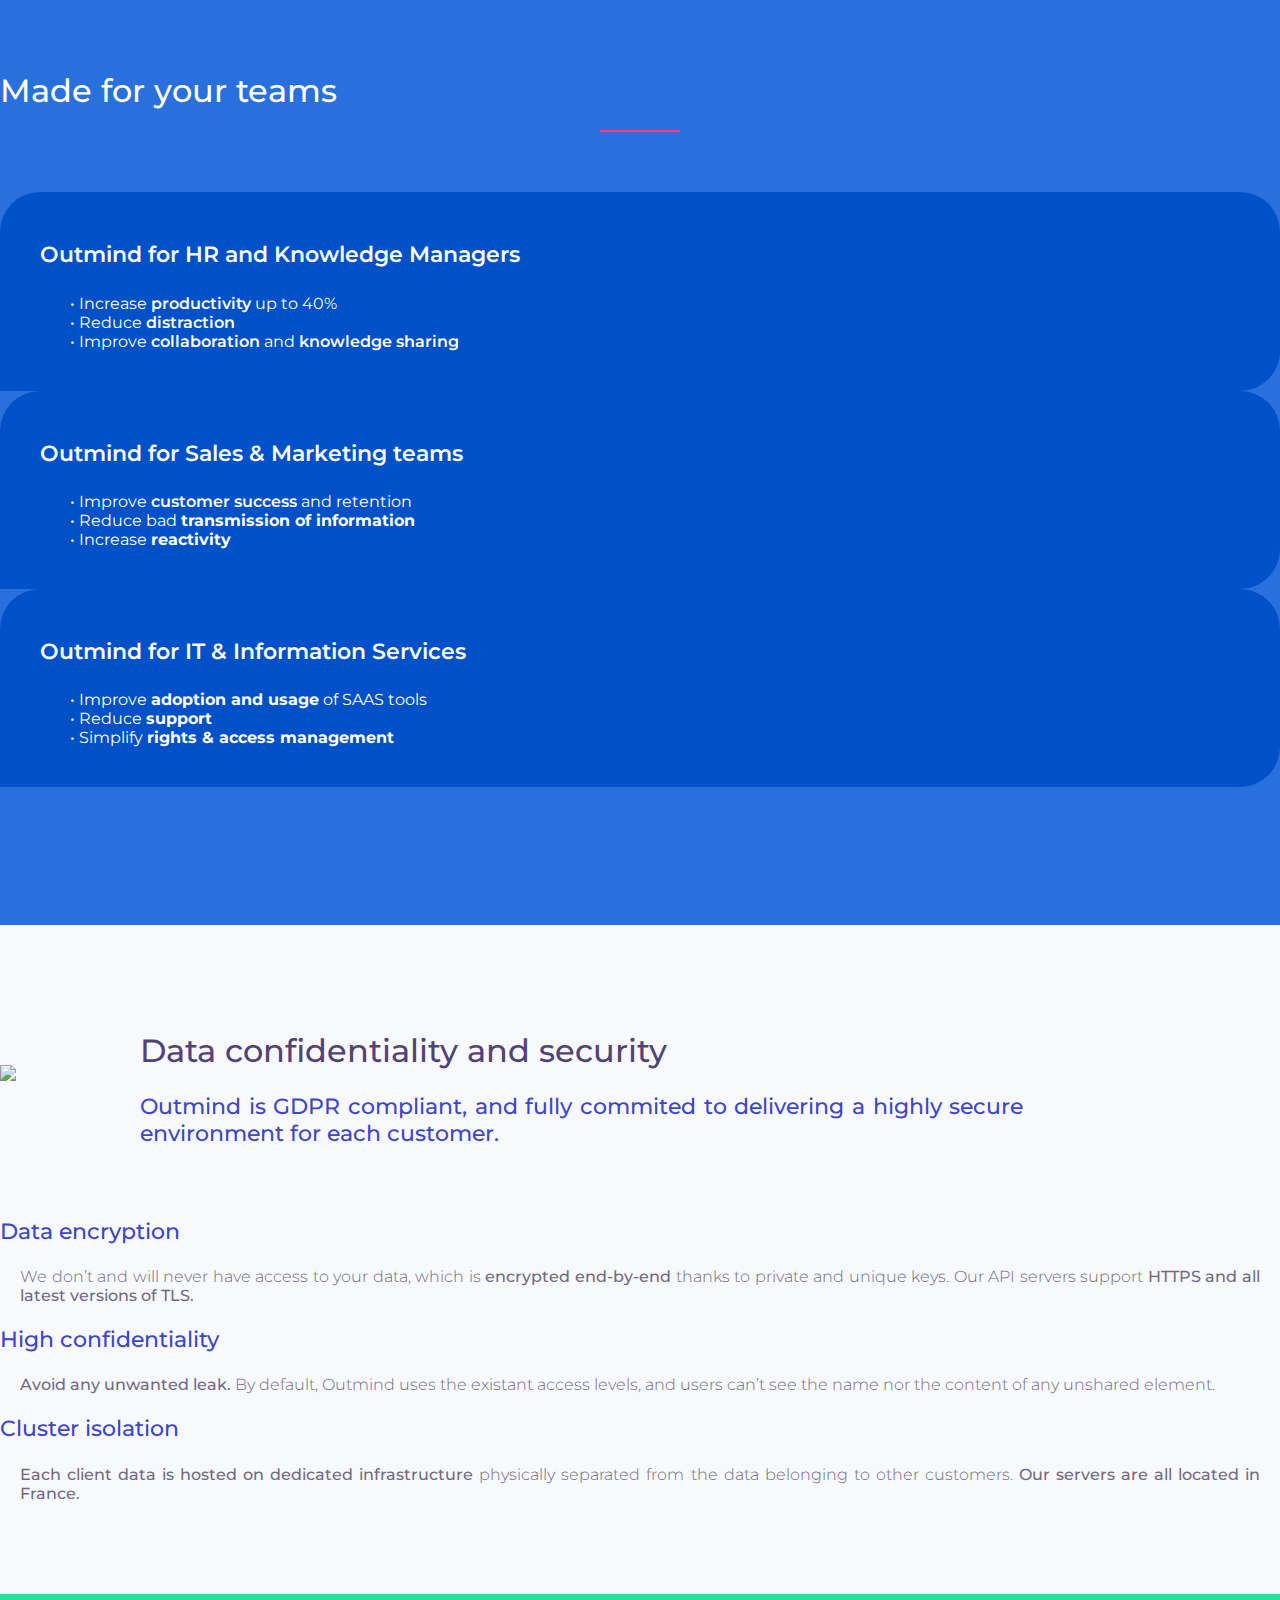
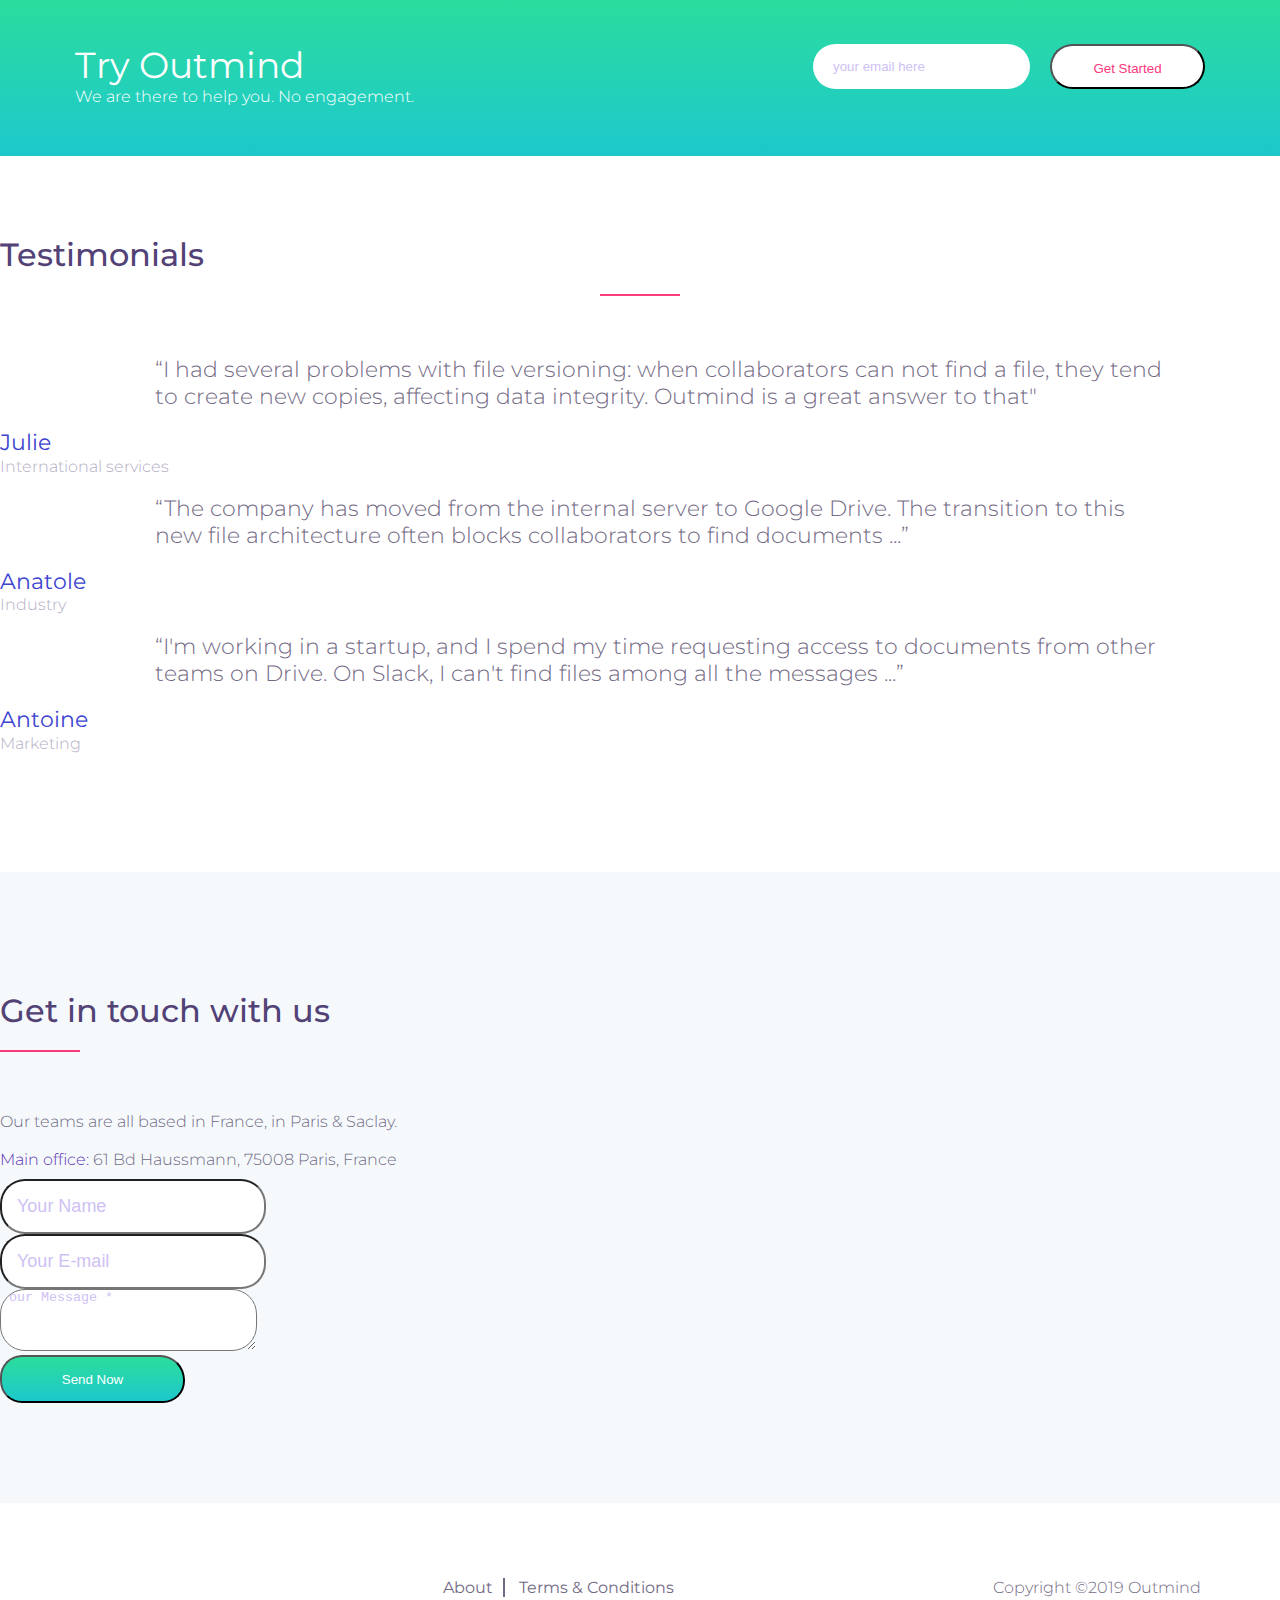
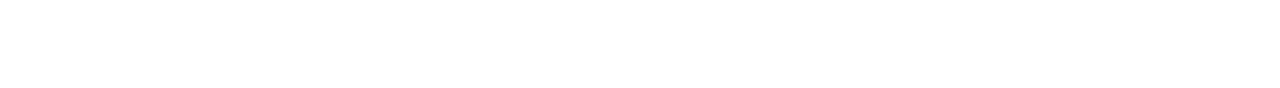
==== commit 45e8f26c: "Refactoring /en to match with new file architecture" ====
--- a/en/index.html
+++ b/en/index.html
@@ -13,7 +13,7 @@
     </script>
 
   <meta charset="UTF-8">
-  <meta name="keywords" content="search,data sharing,internal search, search engine,SaaS,Google,Microsoft, Outmind">
+  <meta name="keywords" content="search,data sharing,internal search,search engine,SaaS,Google,Microsoft,Outmind">
   <meta name="description" content="One search for all your SAAS tools. Thanks to Outmind, you don't waste time with inefficient search anymore. Based in Paris (France), Outmind is fully secured and RGPD compliant.">
   <meta http-equiv="X-UA-Compatible" content="IE=edge">
   <meta name="viewport" content="width=device-width, initial-scale=1, shrink-to-fit=no">
@@ -22,13 +22,13 @@
   <title>Outmind - your smart internal search engine</title>
 
   <!-- Favicon -->
-  <link rel="icon" href="img/core-img/favicon.ico">
+  <link rel="icon" href="../img/core-img/favicon.ico">
 
   <!-- Core Stylesheet -->
-  <link href="css/main.css" rel="stylesheet">
+  <link href="../css/main.css" rel="stylesheet">
 
   <!-- Responsive CSS -->
-  <link href="css/responsive.css" rel="stylesheet">
+  <link href="../css/responsive.css" rel="stylesheet">
 </head>
 
 <body>
@@ -42,14 +42,14 @@
           <div class="menu_area">
             <nav class="navbar navbar-expand-lg navbar-light">
               <!-- Logo -->
-              <a href="https://outmind.fr"><img class="logo" src="img/core-img/logo.png"></a>
+              <a href="./index.html"><img class="logo" src="../img/core-img/logo.png"></a>
               <button class="navbar-toggler" type="button" data-toggle="collapse" data-target="#ca-navbar" aria-controls="ca-navbar" aria-expanded="false" aria-label="Toggle navigation"><span class="navbar-toggler-icon"></span></button>
               <!-- Menu Area -->
               <div class="collapse navbar-collapse" id="ca-navbar">
                 <ul class="navbar-nav ml-auto" id="nav">
                   <li class="nav-item active"><a class="nav-link" href="#home">Home</a></li>
-                  <li class="nav-item"><a class="nav-link" href="#features">Features</a></li>
-                  <li class="nav-item"><a class="nav-link" href="https://outmind.fr/team">About us</a></li>
+                  <li class="nav-item"><a class="nav-link" href="./index.html#features">Features</a></li>
+                  <li class="nav-item"><a class="nav-link" href="./team.html">About us</a></li>
                 </ul>
                 <!-- <div class="sing-up-button d-lg-none">
                                     <a href="#">Get notified for beta access</a>
@@ -162,7 +162,7 @@
         <br>
         <!-- Single Special Area -->
         <div class="big-feat">
-          <img class="half-img wow fadeInUp" data-wow-delay="0.2s"" src=" img/core-img/app-main.jpg"> <div class="sing-special text-center wow fadeInUp" data-wow-delay="0.1s">
+          <img class="half-img wow fadeInUp" data-wow-delay="0.2s"" src="../img/core-img/app-main.jpg"> <div class="sing-special text-center wow fadeInUp" data-wow-delay="0.1s">
           <!-- <div class="single-feature">
                             <img src="https://images.assets-landingi.com/9d6caQWd/2.png" alt="search outmind"/>
                         </div> -->
@@ -204,7 +204,7 @@
             <h5>No more time wasted sending emails or rewriting existing files</h5>
           </div>
         </div>
-        <img class="half-img wow fadeInUp" data-wow-delay="0.2s" src="img/core-img/app-askcolleague.jpg">
+        <img class="half-img wow fadeInUp" data-wow-delay="0.2s" src="../img/core-img/app-askcolleague.jpg">
       </div>
 
       <div class="big-feature">
@@ -300,7 +300,7 @@
             <!-- Section Heading Area -->
             <div class="section-heading_50 text-center wow fadeInUp" data-wow-delay="0.2s">
               <div class="security-box">
-                <img class="logo" src="img/core-img/privacy-29.svg">
+                <img class="logo" src="../img/core-img/privacy-29.svg">
                 <div class="title-security-box">
                   <br>
                   <h2>Data confidentiality and security</h2>
@@ -464,22 +464,22 @@
                     App Screenshots Slides  -->
     <!-- <div class="app_screenshots_slides owl-carousel">
                         <div class="single-shot">
-                            <img src="img/scr-img/app-1.jpg" alt="">
+                            <img src="../img/scr-img/app-1.jpg" alt="">
                         </div>
                         <div class="single-shot">
-                            <img src="img/scr-img/app-2.jpg" alt="">
+                            <img src="../img/scr-img/app-2.jpg" alt="">
                         </div>
                         <div class="single-shot">
-                            <img src="img/scr-img/app-3.jpg" alt="">
+                            <img src="../img/scr-img/app-3.jpg" alt="">
                         </div>
                         <div class="single-shot">
-                            <img src="img/scr-img/app-4.jpg" alt="">
+                            <img src="../img/scr-img/app-4.jpg" alt="">
                         </div>
                         <div class="single-shot">
-                            <img src="img/scr-img/app-5.jpg" alt="">
+                            <img src="../img/scr-img/app-5.jpg" alt="">
                         </div>
                         <div class="single-shot">
-                            <img src="img/scr-img/app-3.jpg" alt="">
+                            <img src="../img/scr-img/app-3.jpg" alt="">
                         </div>
                     </div>
                 </div>
@@ -763,7 +763,7 @@
 
         <!-- footer logo -->
         <div class="footer-textt flex">
-          <!-- <div class="logo-footer"><img class="logo" src="img/core-img/logo.png"></div> -->
+          <!-- <div class="logo-footer"><img class="logo" src="../img/core-img/logo.png"></div> -->
 
           <!-- social icon-->
           <div class="footer-social-icon">
@@ -775,8 +775,8 @@
 
         <div class="text-footer footer-menu flex">
           <ul>
-            <li><a href="https://outmind.fr/team">About</a></li>
-            <li><a href="https://outmind.fr/conditions">Terms &amp; Conditions</a></li>
+            <li><a href="./team.html">About</a></li>
+            <li><a href="./conditions.html">Terms &amp; Conditions</a></li>
             <!-- <li><a href="#">Privacy Policy</a></li> -->
           </ul>
         </div>
@@ -786,19 +786,19 @@
       </div>
     </footer>
     <!-- Jquery-2.2.4 JS -->
-    <script src="js/jquery-2.2.4.min.js"></script>
+    <script src="../js/jquery-2.2.4.min.js"></script>
     <!-- Popper js -->
-    <script src="js/popper.min.js"></script>
+    <script src="../js/popper.min.js"></script>
     <!-- Bootstrap-4 Beta JS -->
-    <script src="js/bootstrap.min.js"></script>
+    <script src="../js/bootstrap.min.js"></script>
     <!-- All Plugins JS -->
-    <script src="js/plugins.js"></script>
+    <script src="../js/plugins.js"></script>
     <!-- Slick Slider Js-->
-    <script src="js/slick.min.js"></script>
+    <script src="../js/slick.min.js"></script>
     <!-- Footer Reveal JS -->
-    <script src="js/footer-reveal.min.js"></script>
+    <script src="../js/footer-reveal.min.js"></script>
     <!-- Active JS -->
-    <script src="js/active.js"></script>
+    <script src="../js/active.js"></script>
     <script type="text/javascript">
       (function(w, d) {
         w.HelpCrunch = function() {
--- a/css/main.css
+++ b/css/main.css
@@ -0,0 +1,1807 @@
+/* --- [Master Stylesheet] ----
+:: 1.0 Base CSS Start
+:: 2.0 Header Area CSS
+:: 3.0 Wellcome Area CSS
+:: 4.0 Special Area CSS
+:: 5.0 Features Area CSS
+:: 6.0 Video Area CSS
+:: 7.0 Cool Facts Area CSS
+:: 8.0 Screenshots Area CSS
+:: 9.0 Pricing Plan Area CSS
+:: 10.0 Testimonials Area CSS
+:: 11.0 CTA Area CSS Start
+:: 12.0 Team Area CSS Start
+:: 13.0 Contact Area CSS Start
+:: 14.0 Footer Area CSS Start
+-------------------------- */
+@import url('https://fonts.googleapis.com/css?family=Cabin:400,500,700|Montserrat:400,500,700');
+@import './bootstrap.min.css';
+@import './animate.css';
+@import './magnific-popup.css';
+@import './owl.carousel.min.css';
+@import './slick.css';
+@import './font-awesome.min.css';
+@import './themify-icons.css';
+@import './ionicons.min.css';
+
+/* --------------------------
+:: 1.0 Base CSS Start
+-------------------------- */
+* {
+  margin: 0;
+  padding: 0;
+}
+
+body {
+  font-family: 'Montserrat', sans-serif;
+  background-color: #fff;
+}
+
+b, strong {
+  font-weight: 600;
+}
+
+h1,
+h2,
+h3,
+h4,
+h5,
+h6 {
+  font-family: 'Montserrat', sans-serif;
+  font-weight: 400;
+  color: #000;
+  line-height: 1.2;
+}
+
+.section_padding_100 {
+  padding-top: 80px;
+}
+
+.section_padding_100_50 {
+  padding-top: 100px;
+  padding-bottom: 50px;
+}
+
+.section_padding_100_70 {
+  padding-top: 100px;
+  padding-bottom: 70px;
+}
+
+.section_padding_100_100 {
+  padding-top: 100px;
+  padding-bottom: 100px;
+}
+
+.section_padding_50 {
+  padding: 30px;
+  padding-top: 50px;
+  padding-bottom: 50px;
+}
+
+.section_padding_50_20 {
+  padding-top: 50px;
+  padding-bottom: 20px;
+}
+
+.section_padding_150 {
+  padding-top: 150px;
+  padding-bottom: 150px;
+}
+
+.section_padding_200 {
+  padding-top: 200px;
+  padding-bottom: 200px;
+}
+
+.section_padding_0_100 {
+  padding-top: 0;
+  padding-bottom: 100px;
+}
+
+.section_padding_70_70 {
+  padding-top: 70px;
+  padding-bottom: 70px;
+}
+
+.section_padding_70_0 {
+  padding-top: 70px;
+  padding-bottom: 0px;
+}
+
+.section_padding_0_50 {
+  padding-top: 0;
+  padding-bottom: 50px;
+}
+
+.section_padding_70_50 {
+  padding-top: 70px;
+  padding-bottom: 50px;
+}
+
+.section_padding_70_120 {
+  padding-top: 70px;
+  padding-bottom: 120px;
+}
+
+.section_padding_20_50 {
+  padding-top: 20px;
+  padding-bottom: 50px;
+}
+
+.section_padding_20_70 {
+  padding-top: 20px;
+  padding-bottom: 70px;
+}
+
+img {
+  max-width: 100%;
+  max-height: 100%;
+}
+
+.half-img {
+  width: 45%;
+  height: 45%;
+  border: 1px solid #EFEFEF;
+  box-shadow: 0 1px 21px 0 rgba(111, 116, 159, 0.15);
+  margin: 0 25px;
+}
+
+.mt-15 {
+  margin-top: 15px;
+}
+
+.mt-30 {
+  margin-top: 30px;
+}
+
+.mt-40 {
+  margin-top: 40px;
+}
+
+.mt-50 {
+  margin-top: 50px;
+}
+
+.mt-100 {
+  margin-top: 100px;
+}
+
+.mt-150 {
+  margin-top: 150px;
+}
+
+.mr-15 {
+  margin-right: 15px;
+}
+
+.mr-30 {
+  margin-right: 30px;
+}
+
+.mr-50 {
+  margin-right: 50px;
+}
+
+.mr-100 {
+  margin-right: 100px;
+}
+
+.mb-15 {
+  margin-bottom: 15px;
+}
+
+.mb-30 {
+  margin-bottom: 30px;
+}
+
+.mb-50 {
+  margin-bottom: 50px;
+}
+
+.mb-100 {
+  margin-bottom: 100px;
+}
+
+.ml-15 {
+  margin-left: 15px;
+}
+
+.ml-30 {
+  margin-left: 30px;
+}
+
+.ml-50 {
+  margin-left: 50px;
+}
+
+.ml-100 {
+  margin-left: 100px;
+}
+
+ul,
+ol {
+  margin: 0;
+  padding: 0;
+}
+
+.single-special ul {
+  list-style-type: none;
+  list-style-position: outside;
+  list-style-image: none;
+  padding: 0 0 0 30px;
+}
+
+/* #scrollUp {
+    bottom: 0;
+    font-size: 24px;
+    right: 30px;
+    width: 50px;
+    background-color: #fb397d;
+    color: #fff;
+    text-align: center;
+    height: 50px;
+    line-height: 50px;
+} */
+a,
+a:hover,
+a:focus,
+a:active {
+  text-decoration: none;
+  -webkit-transition-duration: 500ms;
+  -o-transition-duration: 500ms;
+  transition-duration: 500ms;
+}
+
+li {
+  list-style: none;
+}
+
+p {
+  color: #726a84;
+  font-size: 16px;
+  font-weight: 300;
+  margin-top: 0;
+}
+
+.flex {
+  display: flex;
+}
+
+.flex-b {
+  display: contents;
+  align-items: center;
+  justify-content: space-between;
+}
+
+.heading-text>p {
+  font-size: 16px;
+}
+
+.section-heading>h2 {
+  font-weight: 300;
+  color: #524276;
+  font-size: xx-large;
+  margin: 20px 0px;
+  font-weight: 500;
+}
+
+.section-heading {
+  margin-bottom: 60px;
+}
+
+.section-heading_50 {
+  margin-bottom: 50px;
+}
+
+.line-shape-white,
+.line-shape {
+  width: 80px;
+  height: 2px;
+  background-color: #fb397d;
+  margin-top: 15px;
+}
+
+.line-shape-white,
+.line-shape-b {
+  width: 80px;
+  height: 2px;
+  background-color: #fb397d;
+  margin-top: 15px;
+}
+
+.line-shape {
+  margin-left: calc(50% - 40px);
+}
+
+.line-shape-b {
+  margin-left: 0px;
+}
+
+.table {
+  display: table;
+  height: 100%;
+  left: 0;
+  position: relative;
+  top: 0;
+  width: 100%;
+  z-index: 2;
+}
+
+.table-cell {
+  display: table-cell;
+  vertical-align: middle;
+}
+
+@-webkit-keyframes colorlib-load {
+  0% {
+    -webkit-transform: rotate(0deg);
+    transform: rotate(0deg);
+  }
+
+  100% {
+    -webkit-transform: rotate(360deg);
+    transform: rotate(360deg);
+  }
+}
+
+@keyframes colorlib-load {
+  0% {
+    -webkit-transform: rotate(0deg);
+    transform: rotate(0deg);
+  }
+
+  100% {
+    -webkit-transform: rotate(360deg);
+    transform: rotate(360deg);
+  }
+}
+
+@media screen and (max-width: 640px) {
+  .mc-field-group {
+    display: block;
+  }
+
+  .well-padding {
+    padding: 25vh 1vw;
+  }
+}
+
+@media screen and (min-width: 640px) {
+  .mc-field-group {
+    display: flex;
+  }
+
+  .well-padding {
+    padding: 35vh 0.1vw;
+  }
+}
+
+@media (max-width: 767px) and (min-width: 320px) {
+  .well-padding {
+    padding: 25vh 1vw;
+  }
+}
+
+@media (max-width: 767px) and (min-width: 480px) {
+  .wellcome-heading>h2 {
+    font-size: xx-large;
+  }
+
+  .well-padding {
+    padding: 25vh 1vw;
+  }
+}
+
+/* --------------------------
+:: 2.0 Header Area CSS
+-------------------------- */
+.team {
+  justify-content: space-between;
+  padding: 25vh 0;
+}
+
+.team-jobs {
+  display: inline-flex;
+  align-items: center;
+  justify-content: space-between;
+}
+
+.team h1 {
+  color: white;
+  padding: 10px 10px;
+}
+
+.team h5 {
+  color: white;
+  padding: 20px 10px;
+  font-weight: 500;
+  font-size: x-large;
+  line-height: unset;
+}
+
+.team p {
+  color: white;
+  font-size: large;
+  padding: 0 10px;
+}
+
+.team-img {
+  width: 75%;
+  box-shadow: 0 7px 36px 0 #393943a3;
+  border-radius: 10px;
+  margin: 20px 50px;
+}
+
+.header_area {
+  left: 0;
+  position: absolute;
+  width: 100%;
+  z-index: 99;
+  top: 0;
+  padding: 0 4%;
+  padding-top: 20px;
+  padding-bottom: 20px;
+  margin-bottom: 30px;
+}
+
+.blue-header {
+  -webkit-box-shadow: 0 4px 20px rgba(0, 0, 0, 0.1);
+  box-shadow: 0 4px 20px rgba(0, 0, 0, 0.15);
+  height: 90px;
+  position: fixed;
+  top: 0;
+  z-index: 99;
+  background: linear-gradient(90deg, #007fff42 0%, rgb(91, 160, 255) 50%, rgb(59, 37, 160) 100%);
+  display: flex;
+  align-items: center;
+}
+
+.margin-bottom-40 {
+  margin-bottom: 40px;
+}
+
+.menu_area .navbar-brand {
+  font-size: 72px;
+  font-weight: 700;
+  color: #fff;
+  margin: 0;
+  line-height: 1;
+  padding: 0;
+}
+
+.menu_area .navbar-brand:hover,
+.menu_area .navbar-brand:focus {
+  color: #fff;
+}
+
+.menu_area {
+  position: relative;
+  z-index: 2;
+}
+
+.menu_area #nav .nav-link {
+  color: #fff;
+  display: block;
+  font-size: 16px;
+  font-weight: 500;
+  border-radius: 30px;
+  -webkit-transition-duration: 500ms;
+  -o-transition-duration: 500ms;
+  transition-duration: 500ms;
+  padding-bottom: 10px;
+  padding-top: 15px;
+  border-radius: 0px;
+  padding: 5px;
+  margin: 25px;
+}
+
+.menu_area nav ul li>a {
+  border-bottom: 2px solid transparent;
+}
+
+.menu_area nav ul li>a:hover {
+  color: #fb397d;
+  border-bottom: 2px solid white;
+  color: #f2f9ff;
+}
+
+.sing-up-button {
+  text-align: right;
+}
+
+.sing-up-button>a {
+  color: #fff;
+  font-weight: 500;
+  display: inline-block;
+  border: 2px solid #60AAE5;
+  height: 50px;
+  min-width: 178px;
+  line-height: 46px;
+  text-align: center;
+  border-radius: 24px 24px 24px 24px;
+}
+
+.sing-up-button>a:hover {
+  background: #fb397d;
+  color: #fff;
+  border-color: transparent;
+  -webkit-transition-duration: 500ms;
+  -o-transition-duration: 500ms;
+  transition-duration: 500ms;
+}
+
+/* stcicky css */
+.header_area.sticky {
+  -webkit-box-shadow: 0 4px 20px rgba(0, 0, 0, 0.1);
+  box-shadow: 0 4px 20px rgba(0, 0, 0, 0.15);
+  height: 70px;
+  position: fixed;
+  top: 0;
+  z-index: 99;
+  background: linear-gradient(90deg, #007fff42 0%, rgb(91, 160, 255) 50%, rgb(59, 37, 160) 100%);
+  display: flex;
+  align-items: center;
+}
+
+.header_area.sticky .menu_area .navbar-brand {
+  font-size: 50px;
+}
+
+.header_area.sticky .menu_area #nav .nav-link {
+  padding: 8px 10px;
+  margin: 15px;
+  border-bottom: 2px solid transparent;
+}
+
+.header_area.sticky .menu_area #nav .nav-link:hover {
+  padding: 8px 10px;
+  margin: 15px;
+  border-bottom: 2px solid white;
+}
+
+.header_area.sticky .sing-up-button a {
+  margin-top: 0px;
+}
+
+.header_area.sticky .navbar {
+  padding: 0;
+}
+
+/* --------------------------
+:: 3.0 Wellcome Area CSS
+-------------------------- */
+.wellcome_area {
+  background-image: url(../img/bg-img/welcome-bg.jpg);
+  height: 114vh;
+  position: relative;
+  z-index: 1;
+  background-position: bottom center;
+  background-size: cover;
+}
+
+.wellcome_area:after {
+  position: absolute;
+  width: 100%;
+  left: 0;
+  background-color: #fff;
+  content: '';
+  bottom: 0;
+  z-index: 2;
+}
+
+/* .welcome-img {
+    background-image:url(img/core-img/outmindshape.png);
+    background-repeat:no-repeat;
+    background-size: contain;
+    height: 100%;
+    display: block;
+    justify-content: center;
+} */
+.welcome-thumb {
+  width: 60%;
+  /* position: absolute; */
+  bottom: -130px;
+  right: 85px;
+  z-index: 9;
+}
+
+.welcome-thumb img {
+  width: 99%;
+  position: relative;
+  bottom: 33px;
+  right: 163px;
+  z-index: 9;
+  opacity: 0.7;
+}
+
+.wellcome-heading>h2 {
+  font-size: 3rem;
+  color: #ffffff;
+  font-weight: 500;
+  position: relative;
+  z-index: 3;
+}
+
+.sent {
+  background: #3023ae5e;
+  border-radius: 10px;
+  padding: 25px;
+  border: #2add9c70 solid 1px;
+}
+
+.sent h2 {
+  font-family: 'Montserrat', sans-serif;
+  font-weight: 600;
+  color: #2cdd9c;
+  line-height: 1.2;
+  padding: 20px;
+  font-size: xx-large;
+}
+
+.sent p {
+  color: white;
+  line-height: 1.2;
+  padding: 0px 22px;
+}
+
+.get-start-area .email {
+  height: 50px;
+  max-width: 260px;
+  border: none;
+  border-radius: 24px;
+  padding: 0px 20px;
+  margin-right: 20px;
+}
+
+.get-started-button .email {
+  max-width: 260px;
+  height: 45px;
+  border: none;
+  border-radius: 24px;
+  padding: 0px 20px;
+  margin-right: 20px;
+  margin-bottom: 12px;
+}
+
+.form-control::-webkit-input-placeholder {
+  color: #cec1f4;
+  opacity: 1;
+}
+
+.form-control:-ms-input-placeholder {
+  color: #cec1f4;
+  opacity: 1;
+}
+
+.form-control::-ms-input-placeholder {
+  color: #cec1f4;
+  opacity: 1;
+}
+
+.form-control::placeholder {
+  color: #cec1f4;
+  opacity: 1;
+}
+
+.get-start-area .email:focus {
+  border: none;
+  outline-offset: transparent !important;
+  border-radius: 30px;
+}
+
+.get-start-area .submit {
+  background-image: linear-gradient(180deg, #2cdd9c, #1dc8cc);
+  color: #fff;
+  font-weight: 500;
+  display: inline-block;
+  border: none;
+  height: 50px;
+  min-width: 167px;
+  line-height: 46px;
+  text-align: center;
+  border-radius: 24px 24px 24px 24px;
+}
+
+.get-start-area .submit:hover {
+  background-image: linear-gradient(180deg, #3ef1b0, #2edfe2);
+  color: #fff;
+  -webkit-transition-duration: 500ms;
+  -o-transition-duration: 500ms;
+  transition-duration: 500ms;
+}
+
+.wellcome-heading>p {
+  color: #fff;
+  width: -webkit-fill-available;
+  font-size: x-large;
+  font-weight: 300;
+}
+
+.wellcome-heading>h3 {
+  font-size: 332px;
+  position: absolute;
+  top: -134px;
+  font-weight: 900;
+  left: -12px;
+  z-index: -1;
+  color: #fff;
+  opacity: .1;
+  -ms-filter: "progid:DXImageTransform.Microsoft.Alpha(Opacity=10)";
+}
+
+.wellcome-heading {
+  margin-bottom: 75px;
+}
+
+.ti-check:before {
+  content: "\e64c";
+  font-weight: bold;
+}
+
+/* --------------------------
+:: 4.0 Special Area CSS
+-------------------------- */
+.single-icon>i {
+  font-size: 36px;
+  color: #fb397d;
+}
+
+.single-icon>img {
+  width: 30%;
+}
+
+.single-special-up>h4 {
+  font-size: 22px;
+  color: #3d45d0;
+  margin-bottom: 15px;
+  font-weight: 500;
+  padding: 10px 0;
+}
+
+.single-special h4 {
+  font-size: 22px;
+  color: #3d45d0;
+  margin-bottom: 15px;
+  font-weight: 500;
+  padding: 10px 0;
+}
+
+.sing-special>h4 {
+  font-size: 22px;
+  color: #3d45d0;
+  margin-bottom: 15px;
+  font-weight: 500;
+  padding: 10px 0;
+}
+
+.single-special-news {
+  display: flex;
+  justify-content: center;
+  align-items: center;
+}
+
+.white {
+  color: white;
+}
+
+.focus-wrapper {
+  background: #f5f9fc;
+  padding: 100px 0px;
+}
+
+.focus-wrapper-features {
+  background: #f5f9fc;
+  padding: 20px 0px 25px 0px;
+}
+
+.focus-wrapper-white {
+  background: white;
+  padding: 70px 0px;
+}
+
+.blue h2 {
+  color: #3c44d0;
+  padding: 0px;
+}
+
+.blue-jobs h2 {
+  color: #3c44d0;
+  padding: 30px;
+}
+
+.dark-blue {
+  background-color: rgb(41, 112, 221);
+}
+
+.for-teams .darkblue-plus {
+  background: #0050c7;
+}
+
+.white h2, h4 {
+  color: white;
+}
+
+.figures>h4 {
+  font-family: 'Montserrat', sans-serif;
+  font-weight: 600;
+  color: #3c44d0;
+  line-height: 1.2;
+  font-size: 32px;
+  align-items: center;
+  display: flex;
+  padding: 12px 41px;
+  justify-content: center;
+  width: -webkit-fill-available;
+}
+
+.jobs h4 {
+  font-size: 20px;
+}
+
+.figures i {
+  padding: 16px 22px 20px 0px;
+  font-weight: 500;
+  font-size: xx-large;
+}
+
+.figures>p {
+  color: #726a84;
+  font-size: 16px;
+  font-weight: 300;
+  margin-top: 0;
+  max-width: -webkit-fill-available;
+  max-width: 59%;
+  display: inline-block;
+}
+
+.security-box {
+  display: inline-flex;
+  justify-content: space-around;
+  align-items: center;
+  padding-top: 50px;
+}
+
+.security-box .logo {
+  width: 120px;
+  max-width: 12vw;
+  padding: 25px 0px;
+  padding-top: 8px;
+}
+
+.security {
+  background: #f2f6faa1;
+}
+
+.security h4 {
+  font-family: 'Montserrat', sans-serif;
+  font-weight: 500;
+  color: #3c44d0;
+  line-height: 1.2;
+  font-size: 22px
+}
+
+.security b {
+  font-weight: 500;
+}
+
+.security-box h2 {
+  text-align: initial;
+  padding: 0 20px;
+  padding-top: 18px;
+  color: #524276;
+  font-size: xx-large;
+  font-weight: 500;
+  width: -webkit-fill-available;
+  max-width: 70vw;
+}
+
+.security-box .clients-feedback-area .client-description>p {
+  width: -webkit-fill-available;
+  max-width: 69vw;
+}
+
+.security-box .clients-feedback-area .client-description>p {
+  margin: 0px 0px;
+  font-size: 22px;
+  color: #3d45d0;
+  /* margin-bottom: 15px; */
+  font-weight: 500;
+  /* padding: 10px 0; */
+}
+
+.security p {
+  text-align: initial;
+  padding: 22px 20px;
+  max-width: 100%;
+  text-align: justify;
+}
+
+.single-special-up {
+  padding: 10px 0px;
+  border-radius: 40px 40px 40px 0px;
+  -webkit-transition-duration: 800ms;
+  -o-transition-duration: 800ms;
+  transition-duration: 800ms;
+}
+
+.single-special {
+  padding: 40px 40px;
+  border-radius: 40px 40px 40px 0px;
+  -webkit-transition-duration: 800ms;
+  -o-transition-duration: 800ms;
+  transition-duration: 800ms;
+}
+
+.sing-special {
+  padding: 0 40px;
+  border-radius: 40px 40px 40px 0px;
+  -webkit-transition-duration: 800ms;
+  -o-transition-duration: 800ms;
+  transition-duration: 800ms;
+  margin-bottom: 30px;
+}
+
+.sing-special p {
+  padding: 0px 25px;
+  font-weight: 500;
+}
+
+.single-special-up p {
+  font-weight: 500;
+}
+
+.special_description_content>h2 {
+  color: #5b32b4;
+  font-size: 48px;
+  margin-bottom: 30px;
+}
+
+/* .single-special:hover {
+    -webkit-box-shadow: 0 10px 90px rgba(0, 0, 0, 0.08);
+            box-shadow: 0 10px 90px rgba(0, 0, 0, 0.08);
+} */
+.single-special p {
+  margin-bottom: 0;
+}
+
+.app-download-area {
+  display: -moz-flex;
+  display: -ms-flex;
+  display: -o-flex;
+  display: -webkit-box;
+  display: -ms-flexbox;
+  display: flex;
+  -ms-flex-preferred-size: 1;
+  flex-basis: 1;
+  margin-top: 50px;
+}
+
+.app-download-btn a {
+  border: 1px solid #ddd;
+  display: -webkit-box;
+  display: -ms-flexbox;
+  display: flex;
+  -webkit-box-align: center;
+  -ms-flex-align: center;
+  align-items: center;
+  padding: 15px 30px;
+  border-radius: 30px 30px 30px 0;
+  -webkit-box-shadow: 0 10px 30px rgba(0, 0, 0, 0.1);
+  box-shadow: 0 10px 30px rgba(0, 0, 0, 0.1);
+  -webkit-box-pack: center;
+  -ms-flex-pack: center;
+  justify-content: center;
+}
+
+.app-download-btn.active a,
+.app-download-btn a:hover {
+  border-color: transparent;
+  background-color: #fb397d;
+}
+
+.app-download-btn a i {
+  color: #47425d;
+  font-size: 24px;
+  margin-right: 15px;
+  -webkit-transition-duration: 500ms;
+  -o-transition-duration: 500ms;
+  transition-duration: 500ms;
+}
+
+.app-download-btn a p {
+  font-size: 16px;
+  line-height: 1;
+  -webkit-transition-duration: 500ms;
+  -o-transition-duration: 500ms;
+  transition-duration: 500ms;
+}
+
+.app-download-btn a p span {
+  font-size: 12px;
+  display: block;
+}
+
+.app-download-btn:first-child {
+  margin-right: 20px;
+}
+
+.app-download-btn a:hover i,
+.app-download-btn.active a i,
+.app-download-btn.active a p,
+.app-download-btn a:hover p {
+  color: #fff;
+}
+
+/* --------------------------
+:: 5.0 Features Area CSS
+-------------------------- */
+.single-feature {
+  margin-bottom: 10px;
+}
+
+.big-feat {
+  margin: 10px 0px 50px 0px;
+  box-sizing: border-box;
+  padding: 15px;
+  flex: 2;
+  display: flex;
+}
+
+.big-feat:nth-child(1) {
+  flex: 1;
+}
+
+.big-feat:nth-child(2) {
+  flex: 0.5;
+}
+
+.additional-feat {
+  background: #f5f9fc;
+  display: inline-flex;
+}
+
+.additional-feat .single-feature, .single-feat>i {
+  color: #1ec9c9;
+  font-size: 38px;
+  float: left;
+  margin-right: 10px;
+  padding: 20px 13px;
+  padding-bottom: -5px;
+  padding-top: 0px;
+}
+
+.single-feat {
+  margin-top: 20px;
+  padding: 0px 25px;
+  display: inline-block;
+}
+
+.single-feature>p {
+  margin-bottom: 0;
+  font-weight: 300;
+}
+
+.single-feature, .single-feat>i {
+  color: #1ec9c9;
+  font-size: 28px;
+  float: left;
+  margin-right: 10px;
+  padding: 20px 13px;
+  padding-bottom: -5px;
+  padding-top: 0px;
+}
+
+.single-feature i {
+  margin-right: 0px;
+}
+
+.single-feature>h5 {
+  font-size: 22px;
+  color: #3d45d0;
+  padding: 15px;
+}
+
+.single-feat>h5 {
+  font-size: 16px;
+  color: #726a84;
+  text-align: -webkit-auto;
+  line-height: 1.4;
+  padding: 0px 5px 0px 64px;
+}
+
+.single-feature, .single-feat>p {
+  margin-top: 15px;
+}
+
+/* --------------------------
+:: 6.0 Video Area CSS
+-------------------------- */
+.video-area {
+  position: relative;
+  z-index: 1;
+  background-position: center center;
+  background-size: cover;
+  border: 20px solid #fff;
+  border-radius: 20px;
+  height: 650px;
+  -webkit-box-shadow: 0 10px 50px rgba(0, 0, 0, 0.08);
+  box-shadow: 0 10px 50px rgba(0, 0, 0, 0.08);
+}
+
+.video-area:after {
+  position: absolute;
+  content: "";
+  top: -20px;
+  left: -20px;
+  width: calc(100% + 40px);
+  height: calc(100% + 40px);
+  border: 1px solid #f1f4f8;
+  z-index: 2;
+  border-radius: 20px;
+}
+
+.video-area .video-play-btn a {
+  width: 80px;
+  height: 80px;
+  background-color: #fb397d;
+  color: #fff;
+  text-align: center;
+  display: block;
+  font-size: 36px;
+  line-height: 80px;
+  padding-left: 5px;
+  border-radius: 50%;
+  top: 50%;
+  position: absolute;
+  left: 50%;
+  -webkit-transform: translate(-50%, -50%);
+  -ms-transform: translate(-50%, -50%);
+  transform: translate(-50%, -50%);
+  z-index: 3;
+}
+
+.video-area .video-play-btn a:hover {
+  background-color: #a865e1;
+  color: #fff;
+}
+
+/* --------------------------
+:: 7.0 Cool Facts Area CSS
+-------------------------- */
+.cool_facts_area {
+  position: relative;
+  z-index: auto;
+  background: #a865e1;
+  background: -webkit-linear-gradient(to left, #7873ed, #a865e1);
+  background: -webkit-linear-gradient(right, #7873ed, #a865e1);
+  background: -webkit-gradient(linear, right top, left top, from(#7873ed), to(#a865e1));
+  background: -o-linear-gradient(right, #7873ed, #a865e1);
+  background: linear-gradient(to left, #7873ed, #a865e1);
+  padding: 180px 0 80px 0;
+  top: -100px;
+}
+
+.cool_facts_area:after {
+  position: absolute;
+  bottom: -100px;
+  left: 0;
+  right: 0;
+  width: 100%;
+  height: 100px;
+  background-color: #fff;
+  content: ''
+}
+
+.cool-facts-content>i {
+  color: #ffffff;
+  font-size: 36px;
+}
+
+.counter-area {
+  min-width: 100px;
+  -ms-flex-item-align: end;
+  align-self: flex-end;
+}
+
+.counter-area>h3 {
+  color: #ffffff;
+  font-size: 60px;
+  margin-bottom: 0;
+  line-height: 1;
+}
+
+.cool-facts-content>p {
+  font-size: 18px;
+  color: #ffffff;
+  margin-bottom: 0;
+}
+
+/* --------------------------
+:: 8.0 Screenshots Area CSS
+-------------------------- */
+.app_screenshots_slides {
+  padding: 0 6%;
+}
+
+.app_screenshots_slides .single-shot {
+  opacity: 0.7;
+  -ms-filter: "progid:DXImageTransform.Microsoft.Alpha(Opacity=70)";
+  -webkit-transform: scale(0.85);
+  -ms-transform: scale(0.85);
+  transform: scale(0.85)
+}
+
+.app_screenshots_slides .center .single-shot {
+  opacity: 1;
+  -ms-filter: "progid:DXImageTransform.Microsoft.Alpha(Opacity=100)";
+  -webkit-transform: scale(1);
+  -ms-transform: scale(1);
+  transform: scale(1)
+}
+
+.app-screenshots-area .owl-dot {
+  height: 11px;
+  width: 11px;
+  border: 2px solid #a49fba;
+  border-radius: 50%;
+  display: inline-block;
+  margin: 0 6px;
+  margin-top: 50px;
+}
+
+.app-screenshots-area .owl-dot.active {
+  background-color: #fb397d;
+  border: transparent;
+}
+
+.app-screenshots-area .owl-dots {
+  height: 100%;
+  width: 100%;
+  text-align: center;
+}
+
+/* --------------------------
+:: 9.0 Pricing Plan Area CSS
+-------------------------- */
+.pricing-plane-area {
+  background: #f5f9fc;
+}
+
+.single-price-plan {
+  background: #ffffff;
+  border: 1px solid #ebebeb;
+  border-radius: 30px 30px 30px 0;
+  margin-bottom: 30px;
+}
+
+.single-price-plan .package-plan {
+  padding: 40px 0;
+  border-radius: 30px 30px 0 0;
+}
+
+.single-price-plan .package-plan>h5 {
+  color: #5b32b4;
+  font-size: 18px;
+}
+
+.single-price-plan .package-plan .ca-price h4 {
+  color: #fb397d;
+  font-size: 48px;
+  position: relative;
+  z-index: 1;
+  margin-bottom: 0;
+  line-height: 1;
+}
+
+.single-price-plan .package-plan .ca-price span {
+  font-size: 18px;
+  color: #fb397d;
+}
+
+.single-price-plan .plan-button>a {
+  background: #726a84;
+  padding: 10px 0;
+  border-bottom-right-radius: 30px;
+  color: #ffffff;
+  font-size: 16px;
+  font-weight: 500;
+  display: block;
+  -webkit-transition-duration: 500ms;
+  -o-transition-duration: 500ms;
+  transition-duration: 500ms;
+}
+
+.single-price-plan .package-description>p {
+  margin-bottom: 0;
+  line-height: 1;
+  padding: 15px 0;
+  border-bottom: 1px solid #ebebeb;
+}
+
+.single-price-plan .package-description>p:first-child {
+  border-top: 1px solid #ebebeb;
+}
+
+.single-price-plan.active .package-plan,
+.single-price-plan.active .plan-button>a,
+.single-price-plan:hover .plan-button>a {
+  background-color: #a865e1;
+}
+
+.single-price-plan.active .package-plan .ca-price>h4,
+.single-price-plan.active .package-plan .ca-price>span,
+.single-price-plan.active .package-plan>h5,
+.single-price-plan.active .plan-button>a {
+  color: #fff;
+}
+
+/* --------------------------
+:: 10.0 Testimonials Area CSS
+-------------------------- */
+.clients-feedback-area .client-name>h5 {
+  color: #3d45d0;
+  ;
+  font-size: 22px;
+  margin-top: 5px;
+}
+
+.clients-feedback-area .star-icon>i {
+  font-size: 18px;
+  color: #f1b922;
+}
+
+.star-icon {
+  padding: 22px;
+}
+
+.clients-feedback-area .client-description>p {
+  max-width: 1010px;
+  margin: auto;
+  margin-bottom: 15px;
+  font-size: 22px;
+}
+
+.security-box .clients-feedback-area .client-description>p {
+  margin: 0px 0px;
+}
+
+.clients-feedback-area .client>i {
+  font-size: 48px;
+  color: #495affa6;
+  margin-bottom: 30px;
+}
+
+.client {
+  padding: 10px;
+  margin: 10px;
+}
+
+.clients-feedback-area .client-name>p {
+  color: #b5aec4;
+}
+
+.clients-feedback-area .slick-dots {
+  display: -moz-flex;
+  display: -ms-flex;
+  display: -o-flex;
+  display: -webkit-box;
+  display: -ms-flexbox;
+  display: flex;
+  -webkit-box-pack: center;
+  -ms-flex-pack: center;
+  justify-content: center;
+  height: 10px;
+}
+
+.clients-feedback-area .slick-dots li button {
+  width: 12px;
+  height: 12px;
+  text-indent: -999999999999999999999999px;
+  border: 3px solid #a49fba;
+  background-color: #fff;
+  border-radius: 50%;
+  margin: 5.5px;
+  outline: none;
+}
+
+.clients-feedback-area .slick-dots li.slick-active button {
+  background-color: #fb397d;
+  border-color: #fb397d;
+}
+
+.clients-feedback-area .slick-slide.client-thumbnail {
+  display: -moz-flex;
+  display: -ms-flex;
+  display: -o-flex;
+  display: -webkit-box;
+  display: -ms-flexbox;
+  display: flex;
+  -webkit-box-pack: center;
+  -ms-flex-pack: center;
+  justify-content: center;
+  -webkit-box-align: center;
+  -ms-flex-align: center;
+  align-items: center;
+  height: 6px;
+}
+
+.logo {
+  width: 100px;
+}
+
+.clients-feedback-area .slick-slide img {
+  display: block;
+  width: 80px !important;
+  height: 80px !important;
+  border-radius: 50%;
+  border: 5px solid #fff;
+  -webkit-box-shadow: 0px 4px 20px rgba(0, 0, 0, 0.1);
+  box-shadow: 0px 4px 20px rgba(0, 0, 0, 0.1);
+}
+
+.clients-feedback-area .slick-slide.slick-current img {
+  width: 100px !important;
+  height: 100px !important;
+}
+
+.clients-feedback-area .slick-arrow {
+  position: absolute;
+  width: 30px;
+  background-color: #fff;
+  height: 100%;
+  text-align: center;
+  font-size: 24px;
+  color: #b5aec4;
+  display: block;
+  line-height: 1%;
+  left: 0;
+  z-index: 90;
+  cursor: pointer;
+  box-shadow: 0 2px 10px rgba(0, 0, 0, 0.10);
+  border-radius: 30px;
+  padding: 20px 25px 20px 16px;
+  align-items: center;
+}
+
+.clients-feedback-area .slick-arrow:hover {
+  box-shadow: 0 2px 10px rgba(0, 0, 0, 0.15);
+}
+
+.clients-feedback-area .slick-arrow.fa-angle-right {
+  left: auto;
+  right: 0;
+  top: 0;
+}
+
+/* --------------------------
+:: 11.0 CTA Area CSS Start
+-------------------------- */
+.our-monthly-membership {
+  background: #a865e1;
+  background: -webkit-linear-gradient(to left, #7873ed, #a865e1);
+  background: -webkit-linear-gradient(right, #7873ed, #a865e1);
+  background: -webkit-gradient(linear, right top, left top, from(#7873ed), to(#a865e1));
+  background: -o-linear-gradient(right, #7873ed, #a865e1);
+  background-image: linear-gradient(180deg, #2cdd9c, #1dc8cc);
+  padding: 50px 75px;
+}
+
+.membership-description>h2 {
+  color: #ffffff;
+  font-size: 36px;
+}
+
+.membership-description>p {
+  color: #ffffff;
+  margin-bottom: 0;
+}
+
+.get-started-button .submit {
+  background: #ffffff;
+  height: 45px;
+  min-width: 155px;
+  display: inline-block;
+  text-align: center;
+  line-height: 45px;
+  color: #fb397d;
+  font-weight: 500;
+  border-radius: 23px 23px 23px 23px;
+  -webkit-transition-duration: 500ms;
+  -o-transition-duration: 500ms;
+  transition-duration: 500ms;
+}
+
+.get-started-button .submit:hover {
+  background: #fb397d;
+  color: #fff;
+  -webkit-transition-duration: 500ms;
+  -o-transition-duration: 500ms;
+  transition-duration: 500ms;
+}
+
+.get-started-button {
+  text-align: right;
+}
+
+.beta {
+  display: flex;
+  justify-content: space-between;
+}
+
+/* --------------------------
+:: 12.0 Team Area CSS Start
+-------------------------- */
+.teampic {
+  justify-content: flex-end;
+  align-items: center;
+  display: flex;
+}
+
+.member-image {
+  margin-bottom: 30px;
+  border-radius: 50%;
+  position: relative;
+  z-index: 1;
+  width: 200px;
+}
+
+.member-image img {
+  border-radius: 50%;
+}
+
+.member-text {
+  padding: 40px;
+}
+
+.member-text>h4 {
+  font-size: 22px;
+  color: #5b32b4;
+}
+
+.member-text>p {
+  color: #b5aec4;
+  margin-bottom: 0;
+}
+
+.team-hover-effects {
+  position: absolute;
+  top: 0;
+  left: 0;
+  width: 100%;
+  height: 100%;
+  background-color: rgba(105, 75, 228, 0.8);
+  border-radius: 50%;
+  opacity: 0;
+  -ms-filter: "progid:DXImageTransform.Microsoft.Alpha(Opacity=0)";
+  -webkit-transition: all 500ms;
+  -o-transition: all 500ms;
+  transition: all 500ms;
+}
+
+.single-team-member:hover .team-hover-effects {
+  opacity: 1;
+  -ms-filter: "progid:DXImageTransform.Microsoft.Alpha(Opacity=100)";
+}
+
+.team-social-icon {
+  position: absolute;
+  z-index: 5;
+  top: 0;
+  left: 0;
+  height: 100%;
+  width: 100%;
+  display: -webkit-box;
+  display: -ms-flexbox;
+  display: flex;
+  -webkit-box-align: center;
+  -ms-flex-align: center;
+  align-items: center;
+  -webkit-box-pack: center;
+  -ms-flex-pack: center;
+  justify-content: center;
+}
+
+.team-social-icon>a {
+  font-size: 14px;
+  color: #fff;
+  background: #9a81d7;
+  height: 40px;
+  width: 40px;
+  line-height: 40px;
+  text-align: center;
+  border-radius: 50%;
+  display: block;
+  margin: 2.5px;
+}
+
+.team-social-icon>a:hover {
+  opacity: 0.7;
+}
+
+.single-team-member {
+  justify-content: center;
+  align-items: center;
+  display: flex;
+}
+
+/* --------------------------
+:: 13.0 Contact Area CSS Start
+-------------------------- */
+.address-text>p,
+.phone-text>p,
+.email-text>p {
+  font-size: 16px;
+  margin-bottom: 10px;
+}
+
+.address-text>p>span,
+.phone-text>p>span,
+.email-text>p>span {
+  color: #5b32b4;
+}
+
+.footer-contact-area .line-shape {
+  margin-left: 0;
+}
+
+.wrapper-footer {
+  margin-bottom: 185px;
+}
+
+.footer-contact-area .heading-text>p {
+  margin-top: 50px;
+}
+
+.footer-contact-area .heading-text {
+  margin-bottom: 50px;
+}
+
+#name {
+  font-size: 18px;
+  padding: 15px 15px;
+  border-radius: 25px 25px 25px 25px;
+}
+
+#email {
+  font-size: 18px;
+  padding: 15px 15px;
+  border-radius: 25px 25px 25px 25px;
+}
+
+#message {
+  border-radius: 25px 25px 25px 25px;
+}
+
+.btn.submit-btn {
+  background-image: linear-gradient(180deg, #2cdd9c, #1dc8cc);
+  height: 48px;
+  min-width: 185px;
+  color: #ffffff;
+  font-weight: 500;
+  border-radius: 22px 25px 22px 22px;
+}
+
+.btn.submit-btn:hover {
+  background-image: linear-gradient(180deg, #3ef1b0, #2edfe2);
+  color: #fff;
+  -webkit-transition-duration: 500ms;
+  -o-transition-duration: 500ms;
+  transition-duration: 500ms;
+}
+
+.footer-contact-area {
+  background: #f5f9fc;
+}
+
+.footer-text>p {
+  margin-bottom: 50px;
+}
+
+/* --------------------------
+:: 14.0 Footer Area CSS Start
+-------------------------- */
+.footer-text>h2 {
+  color: #5b32b4;
+  font-size: 72px;
+  font-weight: 700;
+}
+
+.footer-text h3 {
+  padding: 30px 0px 20px 0px;
+}
+
+.footer-social-icon>a>i {
+  background: #3d4ac8;
+  font-size: 14px;
+  color: #ffffff;
+  height: 30px;
+  width: 30px;
+  line-height: 30px;
+  font-weight: 500;
+  border-radius: 50%;
+  margin-right: 5px;
+}
+
+.footer-social-icon {
+  display: flex;
+  align-items: baseline;
+  justify-content: space-between;
+  margin-right: 15px;
+  margin-left: 15px;
+}
+
+.footer-social-icon>a>i:hover {
+  background: #fb397d;
+  color: #fff;
+  -webkit-transition-duration: 500ms;
+  -o-transition-duration: 500ms;
+  transition-duration: 500ms;
+}
+
+.social-icon {
+  margin-bottom: 30px;
+}
+
+.footer-text {
+  margin-bottom: 15px;
+}
+
+.footer-textt {
+  margin-bottom: 15px;
+  margin-inline-start: 4pc;
+}
+
+.footer-menu ul li {
+  display: inline-block;
+}
+
+.footer-menu ul li a {
+  border-right: 2px solid #726a84;
+  display: block;
+  padding: 0 10px;
+  color: #726a84;
+}
+
+.footer-menu ul li a:hover {
+  color: #3c49c5;
+}
+
+.footer-social-icon>a .active {
+  background: #fb397d;
+}
+
+.footer-menu ul li:last-child a {
+  border-right: 0 solid #ddd;
+}
+
+.footer-social-icon {
+  margin-bottom: 10px;
+}
+
+.footer-menu {
+  margin-bottom: 15px;
+}
+
+.copyright-text>p {
+  margin-bottom: 0;
+  color: #726a84;
+}
+
+.copyright-text>a {
+  margin-bottom: 0;
+  color: #726a84;
+}
+
+.copyright-text {
+  margin-inline-end: 4pc;
+}
+
+.margin-b-100 {
+  margin-bottom: 100px;
+}
+
+@media (max-width: 767px) and (min-width: 320px) {
+  .wellcome-heading>h2 {
+    font-size: 40px;
+  }
+}
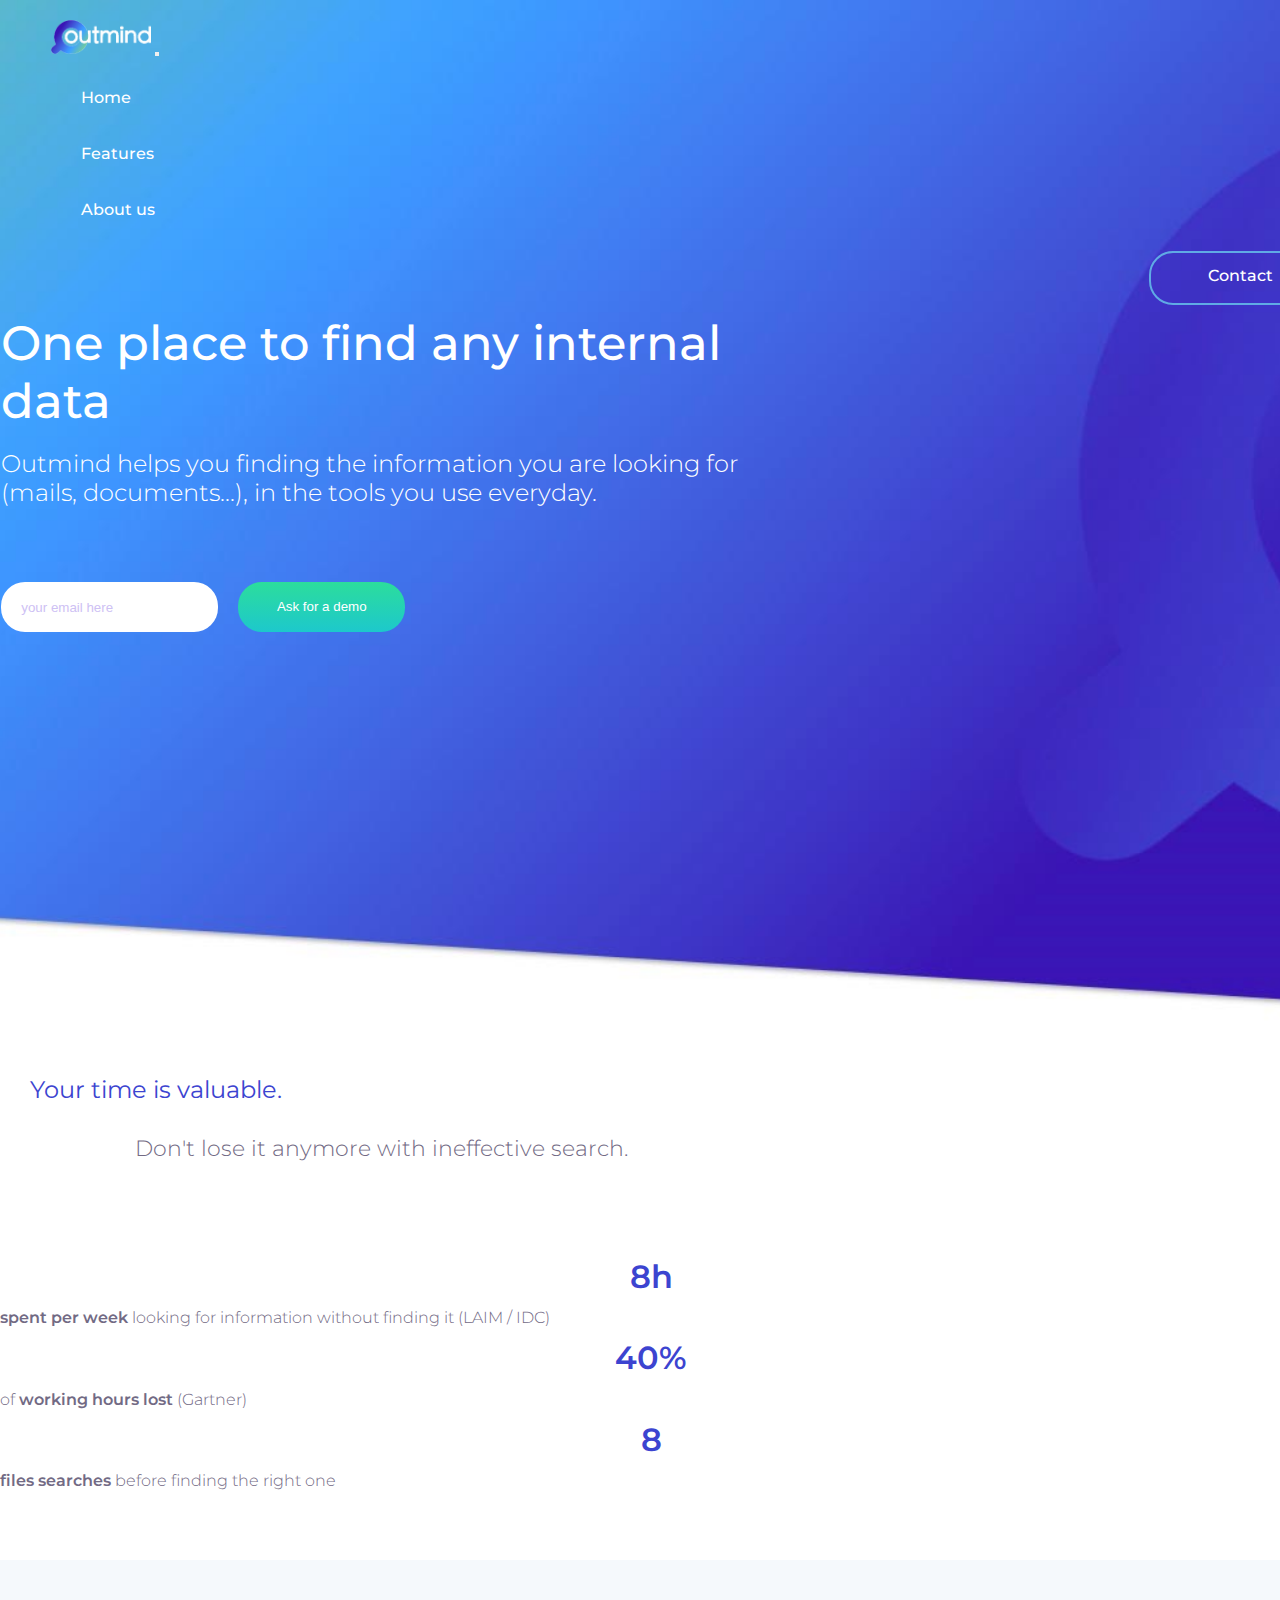
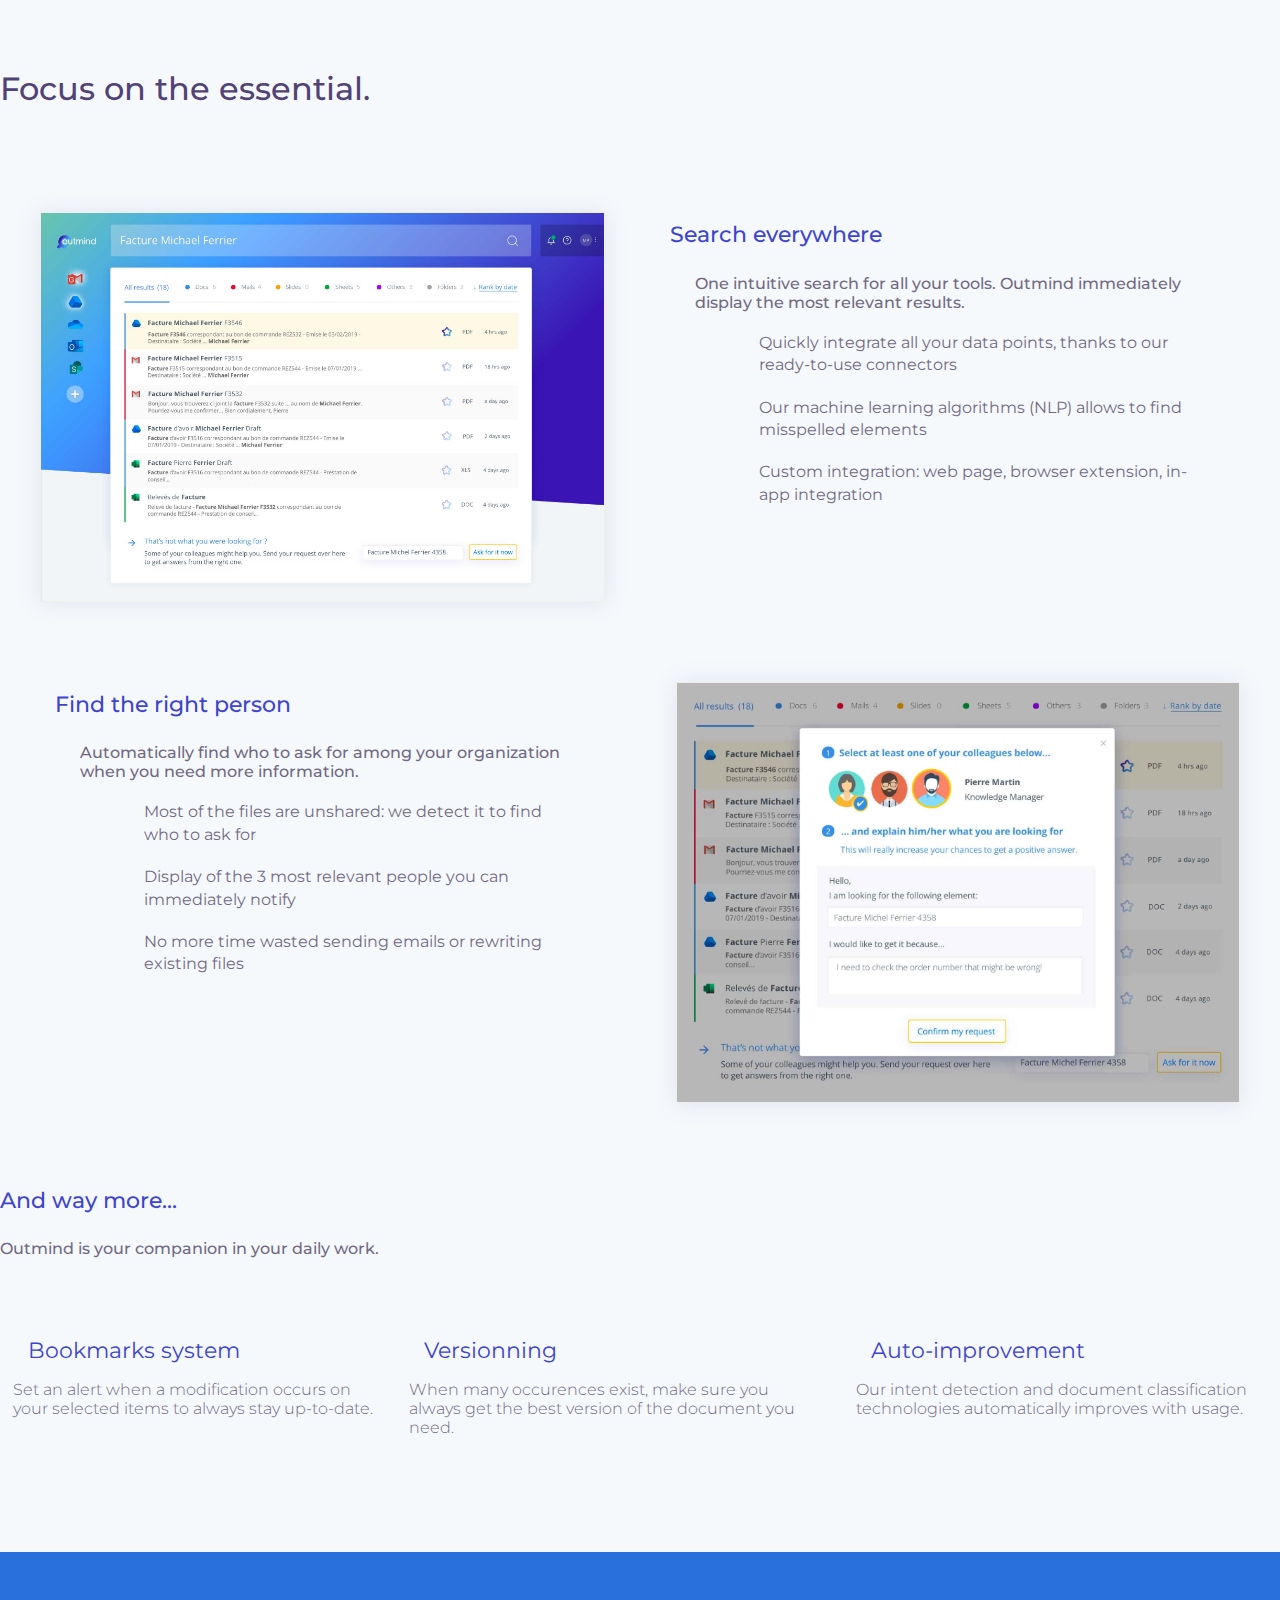
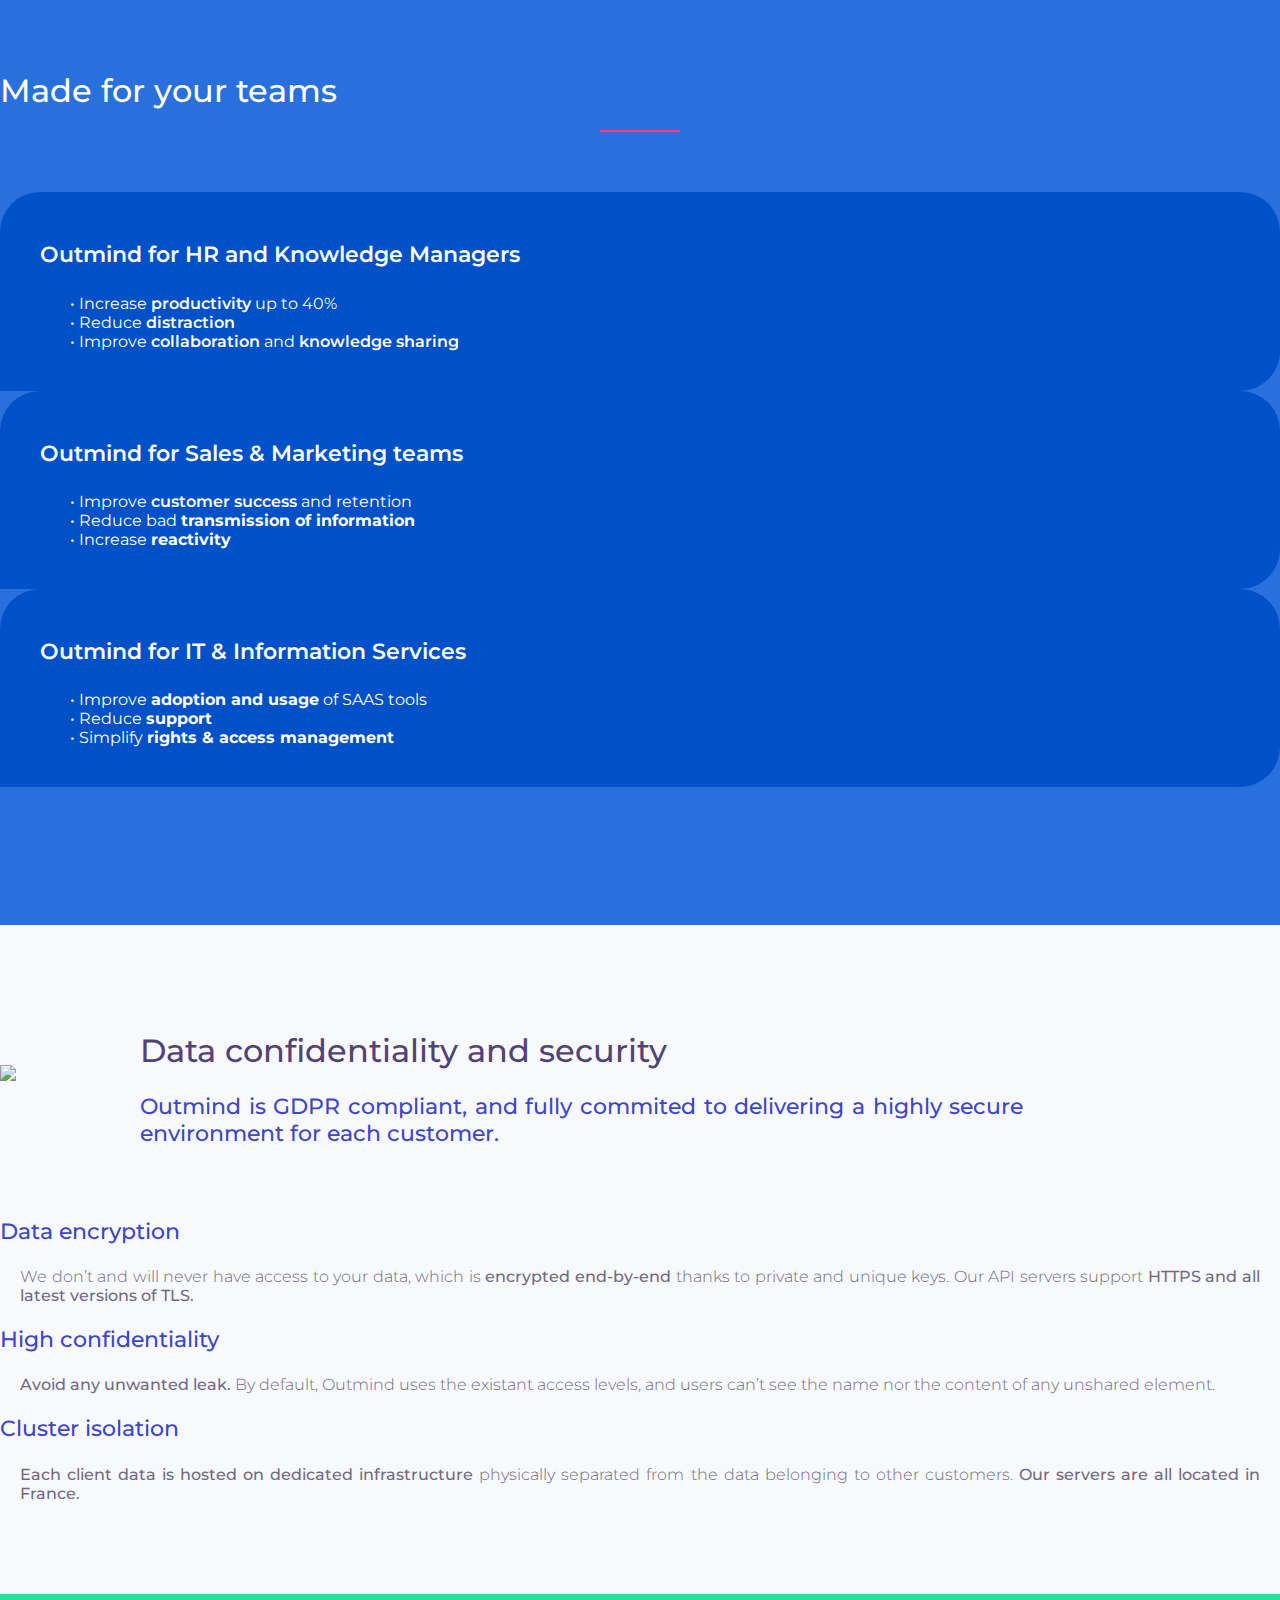
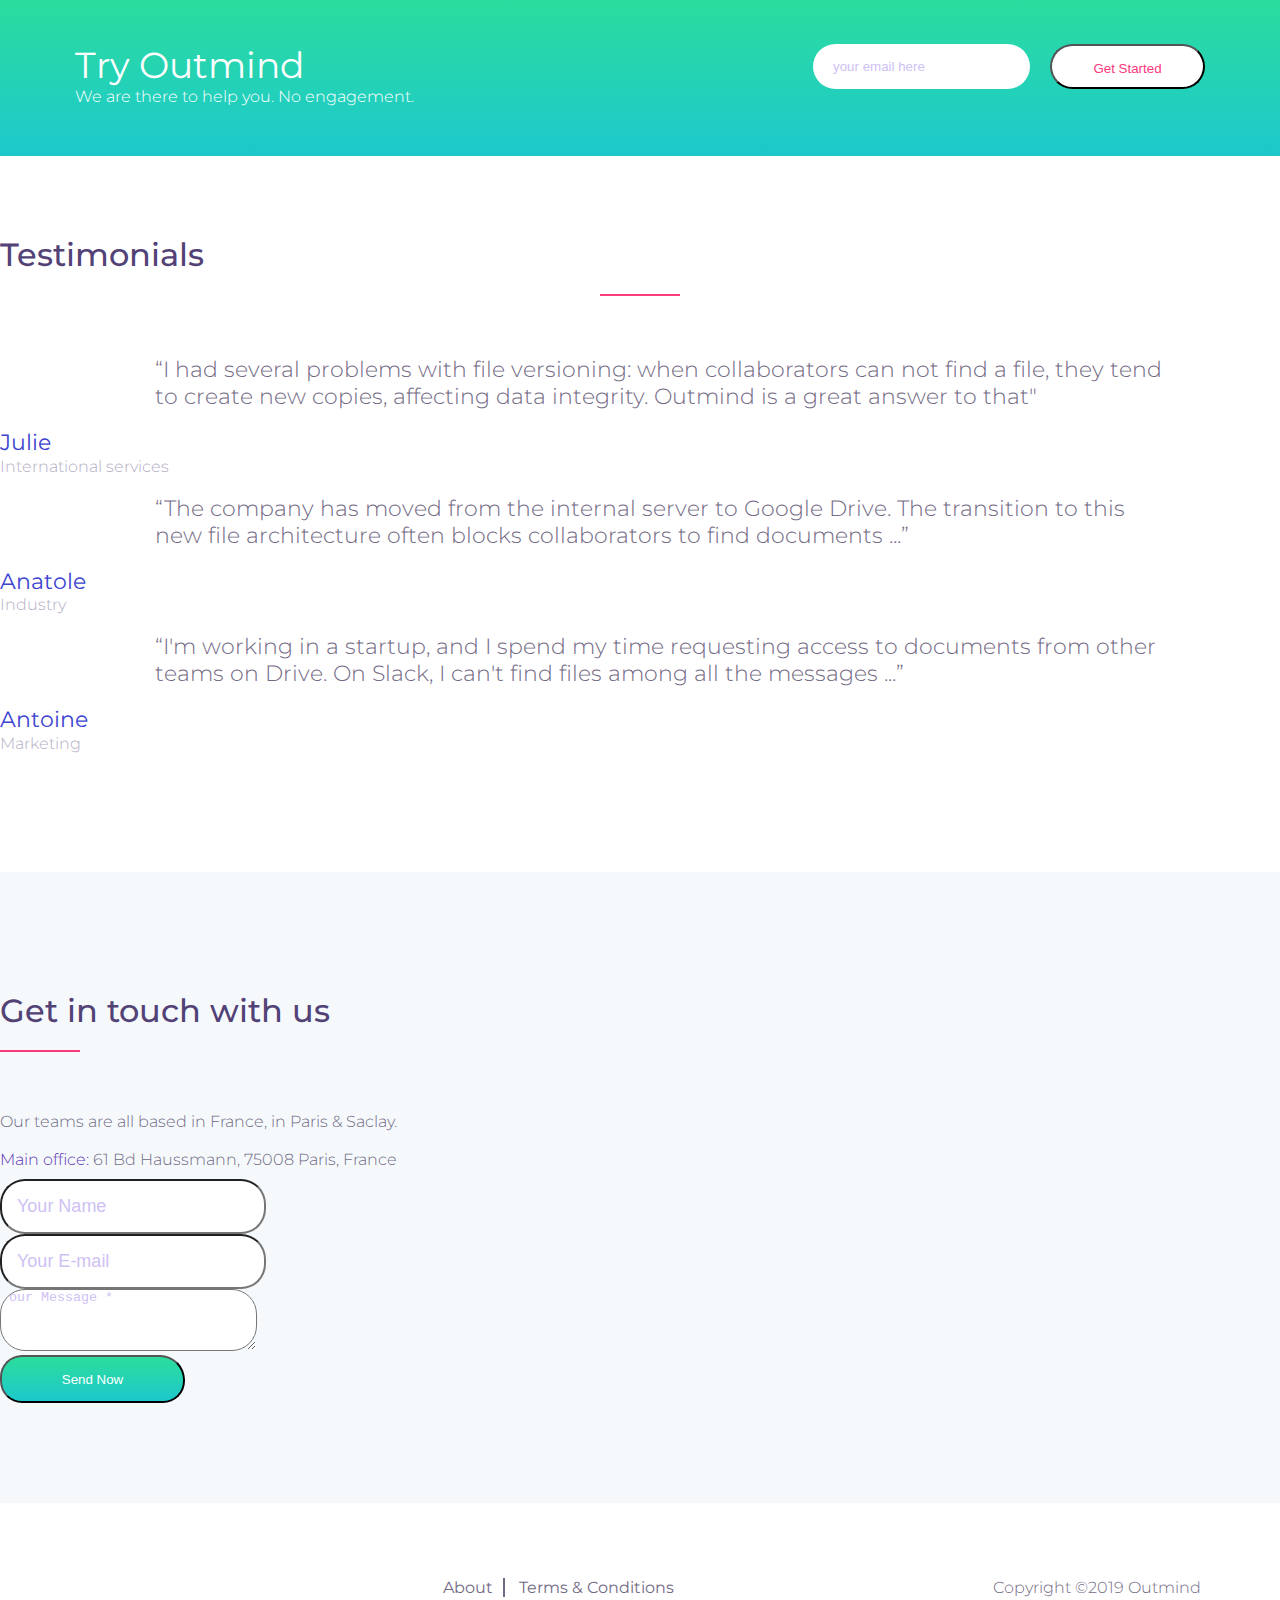
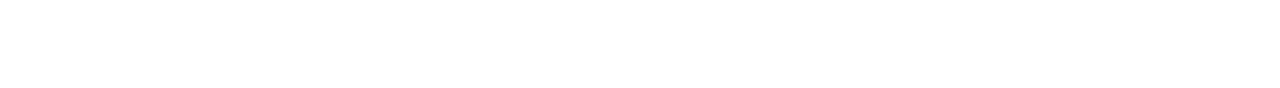
==== commit 9335ace1: "Changes in /en main title" ====
--- a/en/index.html
+++ b/en/index.html
@@ -79,7 +79,7 @@
               <div class="wellcome-heading">
                 <h2 class="wow fadeInUp" data-wow-delay="0.2s">One place to find any internal data</h2>
                 <br>
-                <p class="wow fadeInUp" data-wow-delay="0.2s">Outmind helps you to find the information you are looking for, in the tools you use everyday.</p>
+                <p class="wow fadeInUp" data-wow-delay="0.2s">Outmind helps you finding the information you are looking for (mails, documents...), in the tools you use everyday.</p>
               </div>
               <div class="get-start-area">
 
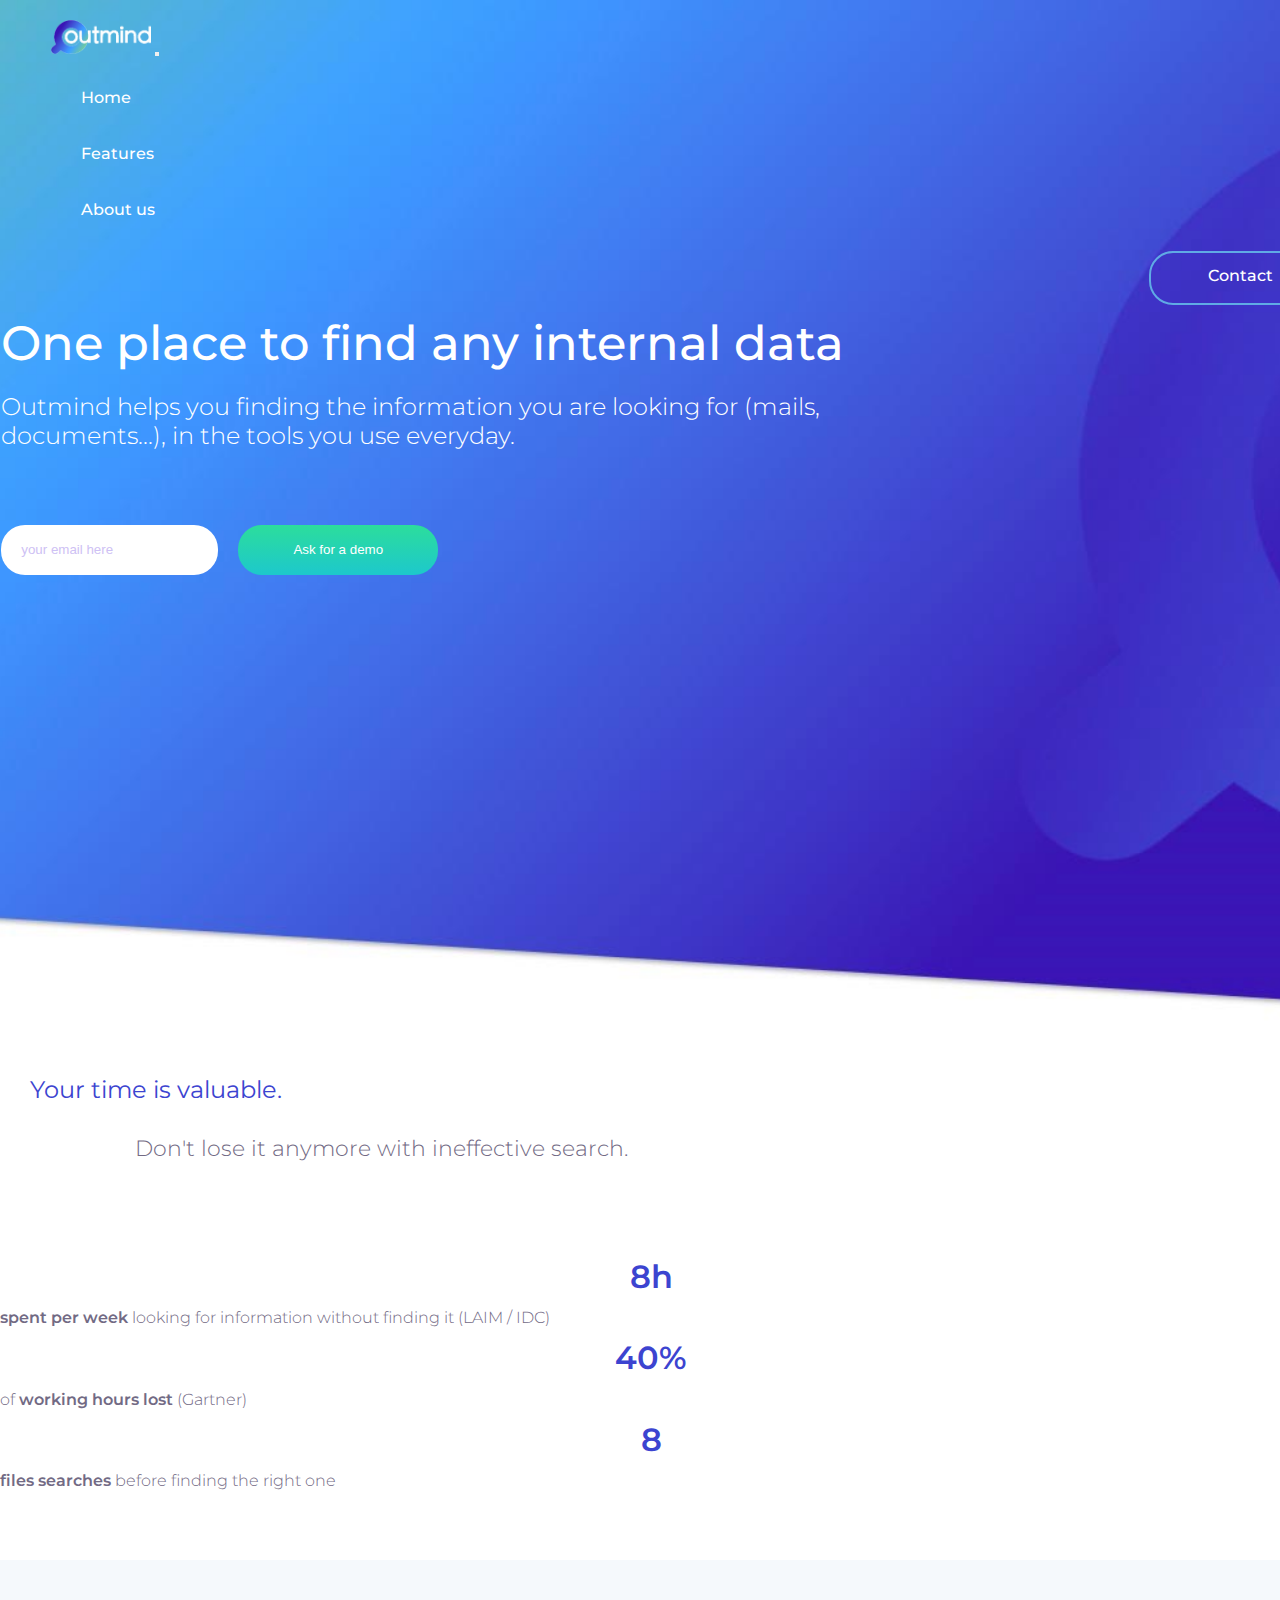
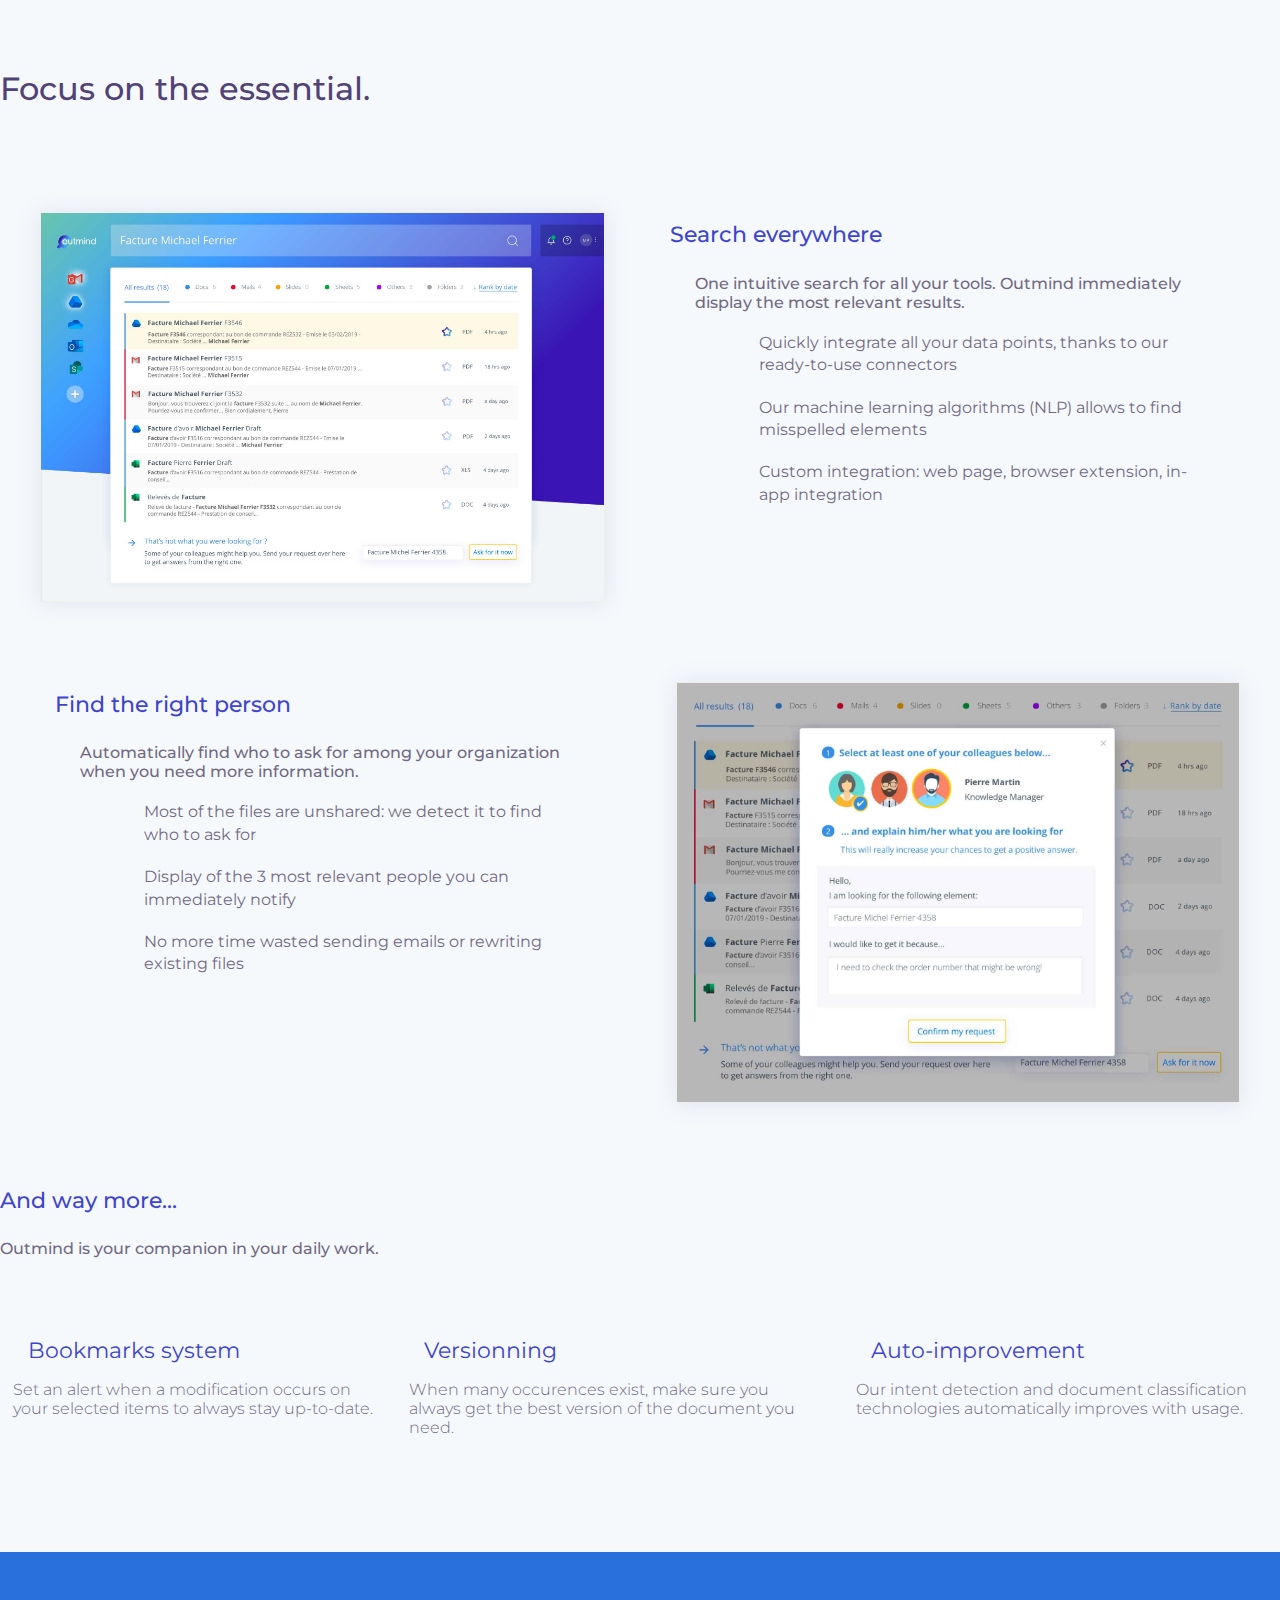
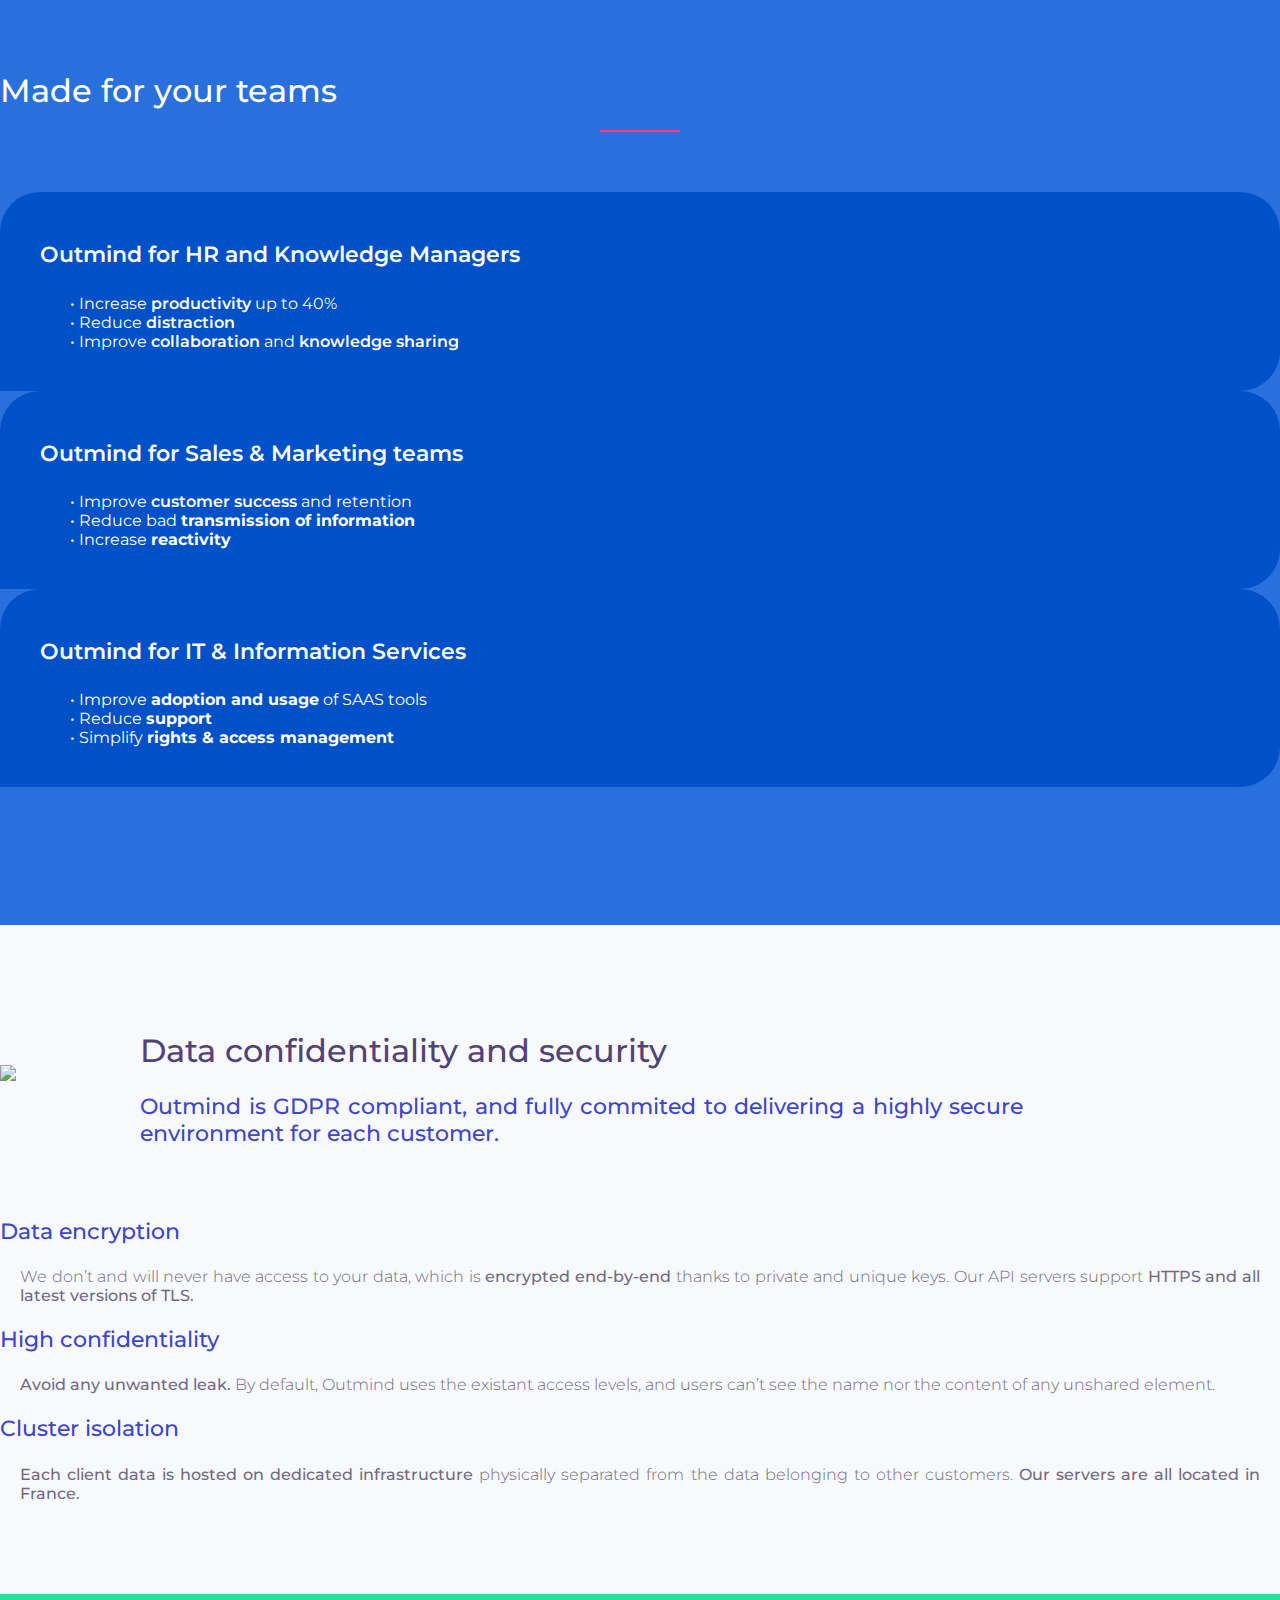
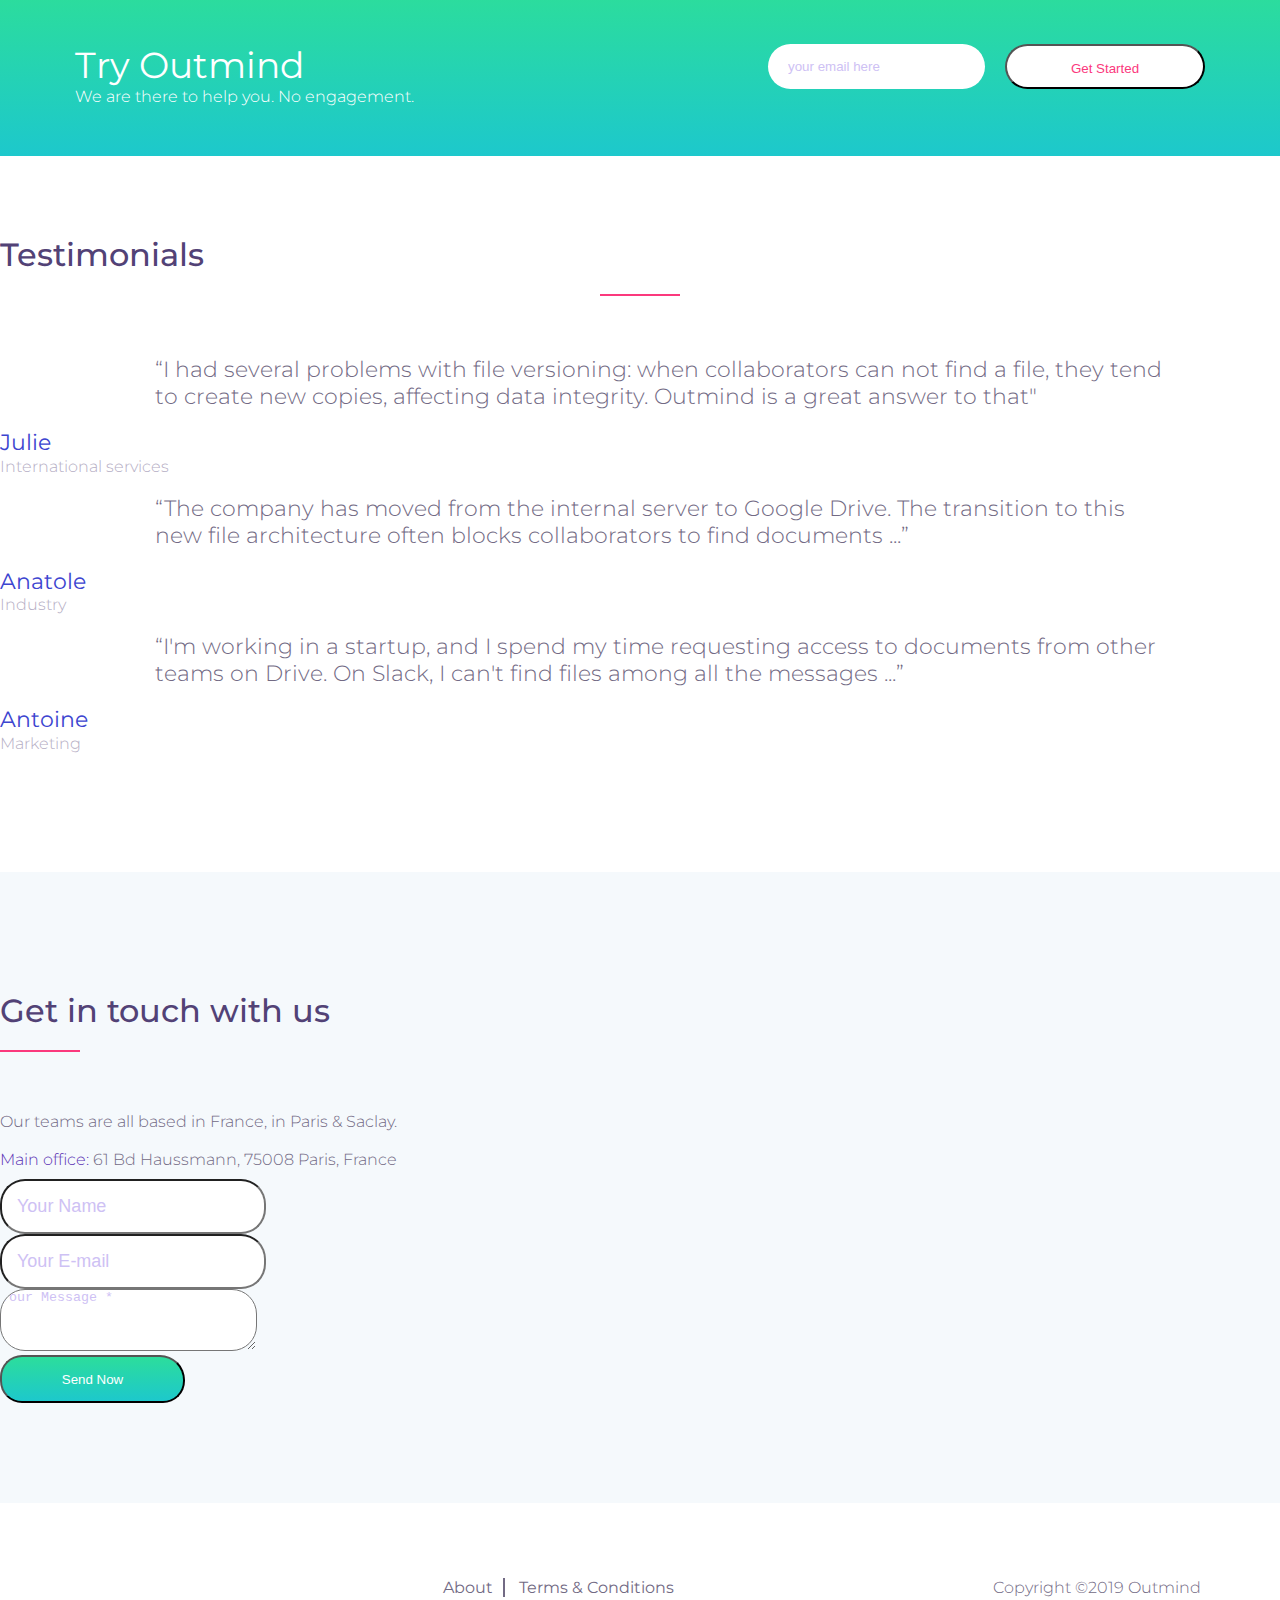
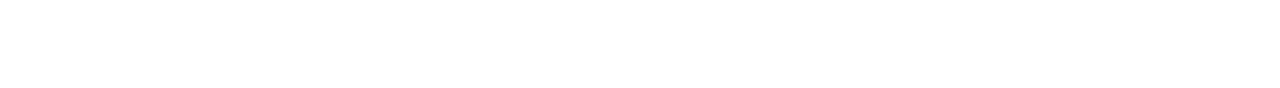
==== commit 0bf1c964: "Removing "index.html" from url" ====
--- a/en/index.html
+++ b/en/index.html
@@ -42,13 +42,13 @@
           <div class="menu_area">
             <nav class="navbar navbar-expand-lg navbar-light">
               <!-- Logo -->
-              <a href="./index.html"><img class="logo" src="../img/core-img/logo.png"></a>
+              <a href="./"><img class="logo" src="../img/core-img/logo.png"></a>
               <button class="navbar-toggler" type="button" data-toggle="collapse" data-target="#ca-navbar" aria-controls="ca-navbar" aria-expanded="false" aria-label="Toggle navigation"><span class="navbar-toggler-icon"></span></button>
               <!-- Menu Area -->
               <div class="collapse navbar-collapse" id="ca-navbar">
                 <ul class="navbar-nav ml-auto" id="nav">
                   <li class="nav-item active"><a class="nav-link" href="#home">Home</a></li>
-                  <li class="nav-item"><a class="nav-link" href="./index.html#features">Features</a></li>
+                  <li class="nav-item"><a class="nav-link" href="./#features">Features</a></li>
                   <li class="nav-item"><a class="nav-link" href="./team.html">About us</a></li>
                 </ul>
                 <!-- <div class="sing-up-button d-lg-none">
--- a/css/main.css
+++ b/css/main.css
@@ -537,8 +537,8 @@
   height: 70px;
   position: fixed;
   top: 0;
-  z-index: 99;
-  background: linear-gradient(90deg, #007fff42 0%, rgb(91, 160, 255) 50%, rgb(59, 37, 160) 100%);
+  z-index: 99;
+  background: linear-gradient(90deg, #007bff96 0%, rgb(59, 37, 160) 100%);
   display: flex;
   align-items: center;
 }
@@ -598,7 +598,7 @@
     justify-content: center;
 } */
 .welcome-thumb {
-  width: 60%;
+  width: 70%;
   /* position: absolute; */
   bottom: -130px;
   right: 85px;
@@ -696,10 +696,11 @@
   display: inline-block;
   border: none;
   height: 50px;
-  min-width: 167px;
+  min-width: 200px;
   line-height: 46px;
   text-align: center;
   border-radius: 24px 24px 24px 24px;
+  cursor: pointer;
 }
 
 .get-start-area .submit:hover {
@@ -1499,7 +1500,7 @@
 .get-started-button .submit {
   background: #ffffff;
   height: 45px;
-  min-width: 155px;
+  min-width: 200px;
   display: inline-block;
   text-align: center;
   line-height: 45px;
@@ -1509,6 +1510,7 @@
   -webkit-transition-duration: 500ms;
   -o-transition-duration: 500ms;
   transition-duration: 500ms;
+  cursor: pointer;
 }
 
 .get-started-button .submit:hover {
@@ -1679,6 +1681,7 @@
   color: #ffffff;
   font-weight: 500;
   border-radius: 22px 25px 22px 22px;
+  cursor: pointer;
 }
 
 .btn.submit-btn:hover {
--- a/css/responsive.css
+++ b/css/responsive.css
@@ -0,0 +1,347 @@
+@media (min-width: 992px) and (max-width: 1199px) {
+    .menu_area .navbar-brand {
+        font-size: 42px;
+    }
+    .menu_area #nav .nav-link {
+        padding: 35px 7.5px;
+    }
+    .sing-up-button > a {
+        color: #fff;
+        height: 40px;
+        min-width: 152px;
+        line-height: 36px;
+        font-size: 14px;
+    }
+    .welcome-thumb {
+        width: 70%;
+        bottom: -100px;
+        right: 50px;
+    }
+    .video-area {
+        height: 550px;
+    }
+    .app_screenshots_slides {
+        padding: 0 4%;
+    }
+    .header_area.sticky .menu_area #nav .nav-link {
+        padding: 23px 7.5px;
+    }
+    .footer-textt {
+        margin-bottom: 15px;
+        margin-inline-start: 4pc;
+        display: flex;
+    }
+    .big-feat{
+        display: flex;
+    }
+}
+
+@media (min-width: 768px) and (max-width: 991px) {
+    .header_area {
+        padding: 0;
+    }
+    .menu_area .navbar-brand {
+        font-size: 48px;
+    }
+    .header_area.sticky {
+        height: 50px;
+    }
+    .header_area .menu_area #nav .nav-link,
+    .header_area.sticky .menu_area #nav .nav-link {
+        padding: 7.5px 15px;
+    }
+    #ca-navbar {
+        padding: 30px;
+        border-radius: 3px;
+        background-color: #5b32b4;
+        text-align: left;
+    }
+    .sing-up-button {
+        margin-top: 30px;
+        text-align: left;
+    }
+    .welcome-thumb {
+        width: 50%;
+        bottom: -100px;
+        right: 0;
+    }
+    .wellcome-heading {
+        margin-bottom: 70px;
+    }
+    .single-special {
+        padding: 30px 10px;
+    }
+    .special_description_area.mt-150 {
+        margin-top: 50px;
+    }
+    .special_description_content > h2 {
+        font-size: 30px;
+    }
+    .video-area {
+        height: 350px;
+    }
+    .section-heading > h2 {
+        font-size: 38px;
+    }
+    .address-text > p,
+    .phone-text > p,
+    .email-text > p {
+        font-size: 16px;
+    }
+    .footer-text > p {
+        margin-bottom: 30px;
+    }
+    .section-heading {
+        margin-bottom: 50px;
+    }
+    .sing-up-button > a {
+        margin-top: 4px;
+        display: inline-block;
+        border: 2px solid #a883e9;
+        height: 40px;
+        min-width: 160px;
+        line-height: 36px;
+        font-size: 14px;
+    }
+    .counter-area {
+        min-width: 50px;
+    }
+    .counter-area > h3 {
+        font-size: 30px;
+    }
+    .app_screenshots_slides {
+        padding: 0;
+    }
+    .clients-feedback-area .slick-slide.slick-current img {
+        width: 90px !important;
+        height: 90px !important;
+    }
+    .footer-textt {
+        margin-bottom: 15px;
+        margin-inline-start: 4pc;
+        display: flex;
+    }
+}
+
+@media (min-width: 320px) and (max-width: 767px) {
+    .header_area {
+        padding: 0;
+    }
+    .menu_area .navbar-brand {
+        font-size: 48px;
+    }
+    .header_area.sticky {
+        height: 50px;
+    }
+    .header_area .menu_area #nav .nav-link,
+    .header_area.sticky .menu_area #nav .nav-link {
+        padding: 5px 15px;
+    }
+    #ca-navbar {
+        padding: 20px;
+        border-radius: 3px;
+        background-color: #5b32b4;
+        text-align: left;
+    }
+    .sing-up-button {
+        margin-top: 30px;
+        text-align: left;
+    }
+    .header_area {
+        top: 0;
+    }
+    .welcome_text .cd-intro > p {
+        font-size: 14px;
+    }
+    .wellcome-heading > h2 {
+        font-size: 40px;
+    }
+    .get-start-area .email {
+        margin-bottom: 20px;
+        max-width: 100%;
+    }
+    .welcome-thumb {
+        width: 90%;
+        bottom: -74px;
+        right: 0;
+    }
+    .logo_area > a > h2 {
+        font-size: 40px;
+        margin-top: 10px;
+    }
+    .section-heading > h2 {
+        font-size: 32px;
+    }
+    .single-special {
+        margin-bottom: 30px;
+    }
+    .special_description_area.mt-150 {
+        margin-top: 50px;
+    }
+    .special_description_content > h2 {
+        font-size: 30px;
+    }
+    .app-download-btn:first-child {
+        margin-right: 0;
+    }
+    .app-download-area {
+        display: block;
+    }
+    .app-download-btn {
+        margin-bottom: 20px;
+    }
+    .video-area {
+        border: 10px solid #fff;
+        border-radius: 20px;
+        height: 250px;
+    }
+    .video-area::after {
+        top: -10px;
+        left: -10px;
+        width: calc(100% + 20px);
+        height: calc(100% + 20px);
+        border: 1px solid #f1f4f8;
+        z-index: 2;
+        border-radius: 20px;
+    }
+    .clients-feedback-area .client-description > p {
+        font-size: 20px;
+    }
+    .clients-feedback-area .slick-slide img {
+        width: 60px !important;
+        height: 60px !important;
+    }
+    .clients-feedback-area .slick-slide.slick-current img {
+        width: 70px !important;
+        height: 70px !important;
+    }
+    .membership-description > h2 {
+        font-size: 32px;
+    }
+    .get-started-button {
+        text-align: left;
+        margin-top: 20px;
+    }
+    .contact_from {
+        margin-top: 30px;
+    }
+    .wellcome-heading > h3 {
+        font-size: 252px;
+        top: -105px;
+        left: -1px;
+    }
+    .wellcome-heading,
+    .single-cool-fact {
+        margin-bottom: 50px;
+    }
+    .cool_facts_area .col-12:last-of-type .single-cool-fact {
+        margin-bottom: 0;
+    }
+    .footer-textt {
+        margin-bottom: 20px;
+        margin-inline-start: 0pc;
+        display: block;
+    }
+}
+
+@media (min-width: 480px) and (max-width: 767px) {
+    .wellcome-heading > h3 {
+        font-size: 284px;
+    }
+    .wellcome-heading > h2 {
+        font-size: 30px;
+    }
+    .welcome-thumb {
+        bottom: -109px;
+        width: 75%;
+    }
+    .wellcome-heading {
+        margin-bottom: 50px;
+    }
+    .wellcome-heading > h3 {
+        top: -139px;
+    }
+    .get-start-area .email {
+        max-width: 370px;
+    }
+    .footer-textt {
+        margin-bottom: 20px;
+        margin-inline-start: 0pc;
+        display: block;
+    }
+}
+
+@media (min-width: 576px) and (max-width: 767px) {
+    .wellcome-heading > h3 {
+        font-size: 20px;
+    }
+    .get-start-area .email {
+        margin-bottom: 0;
+    }
+    .wellcome-heading > h2 {
+        font-size: 30px;
+    }
+    .footer-textt {
+        margin-bottom: 20px;
+        margin-inline-start: 0pc;
+        display: block;
+    }
+    .wellcome-heading > p {
+        font-size: larger;
+    }
+    .wellcome-heading > h2 {
+        font-size: 40px;
+    }
+    .big-feature {
+        display: flex;
+    }
+}
+
+@media screen and (max-width:990px) {
+    .container { flex-wrap: wrap;  }
+    .big-feat {
+        display: block;
+    }
+    .big-feat:first-child { flex-basis: 100%;}
+    .half-img {
+        width: 100%;
+        height: 100%;
+        margin: 30px 0px;
+    }
+    .sing-special {padding: 0px;}
+    .section-heading {margin-bottom: 0px;
+    }
+    .additional-feat {
+        display: flex;
+        flex-wrap: wrap;
+    }
+    .wellcome_area {
+        height: 122vh;
+    }
+    .wellcome-heading > h2 {
+        font-size: 30px;
+    }
+    .wellcome-heading > p {
+        font-size: larger;
+    }
+    .line-shape {
+        margin-top: 20px;
+        margin-bottom: 50px;
+  }
+
+  @media screen and (min-width:990px) {
+    .big-feat {
+        display: flex;
+    }
+    .additional-feat {
+        display: flex;
+    }
+    .footer-textt {
+        margin-bottom: 15px;
+        margin-inline-start: 4pc;
+        display: flex;
+    }
+    .wellcome-heading > h2 {
+        font-size: 3.2rem;
+    }
+  }
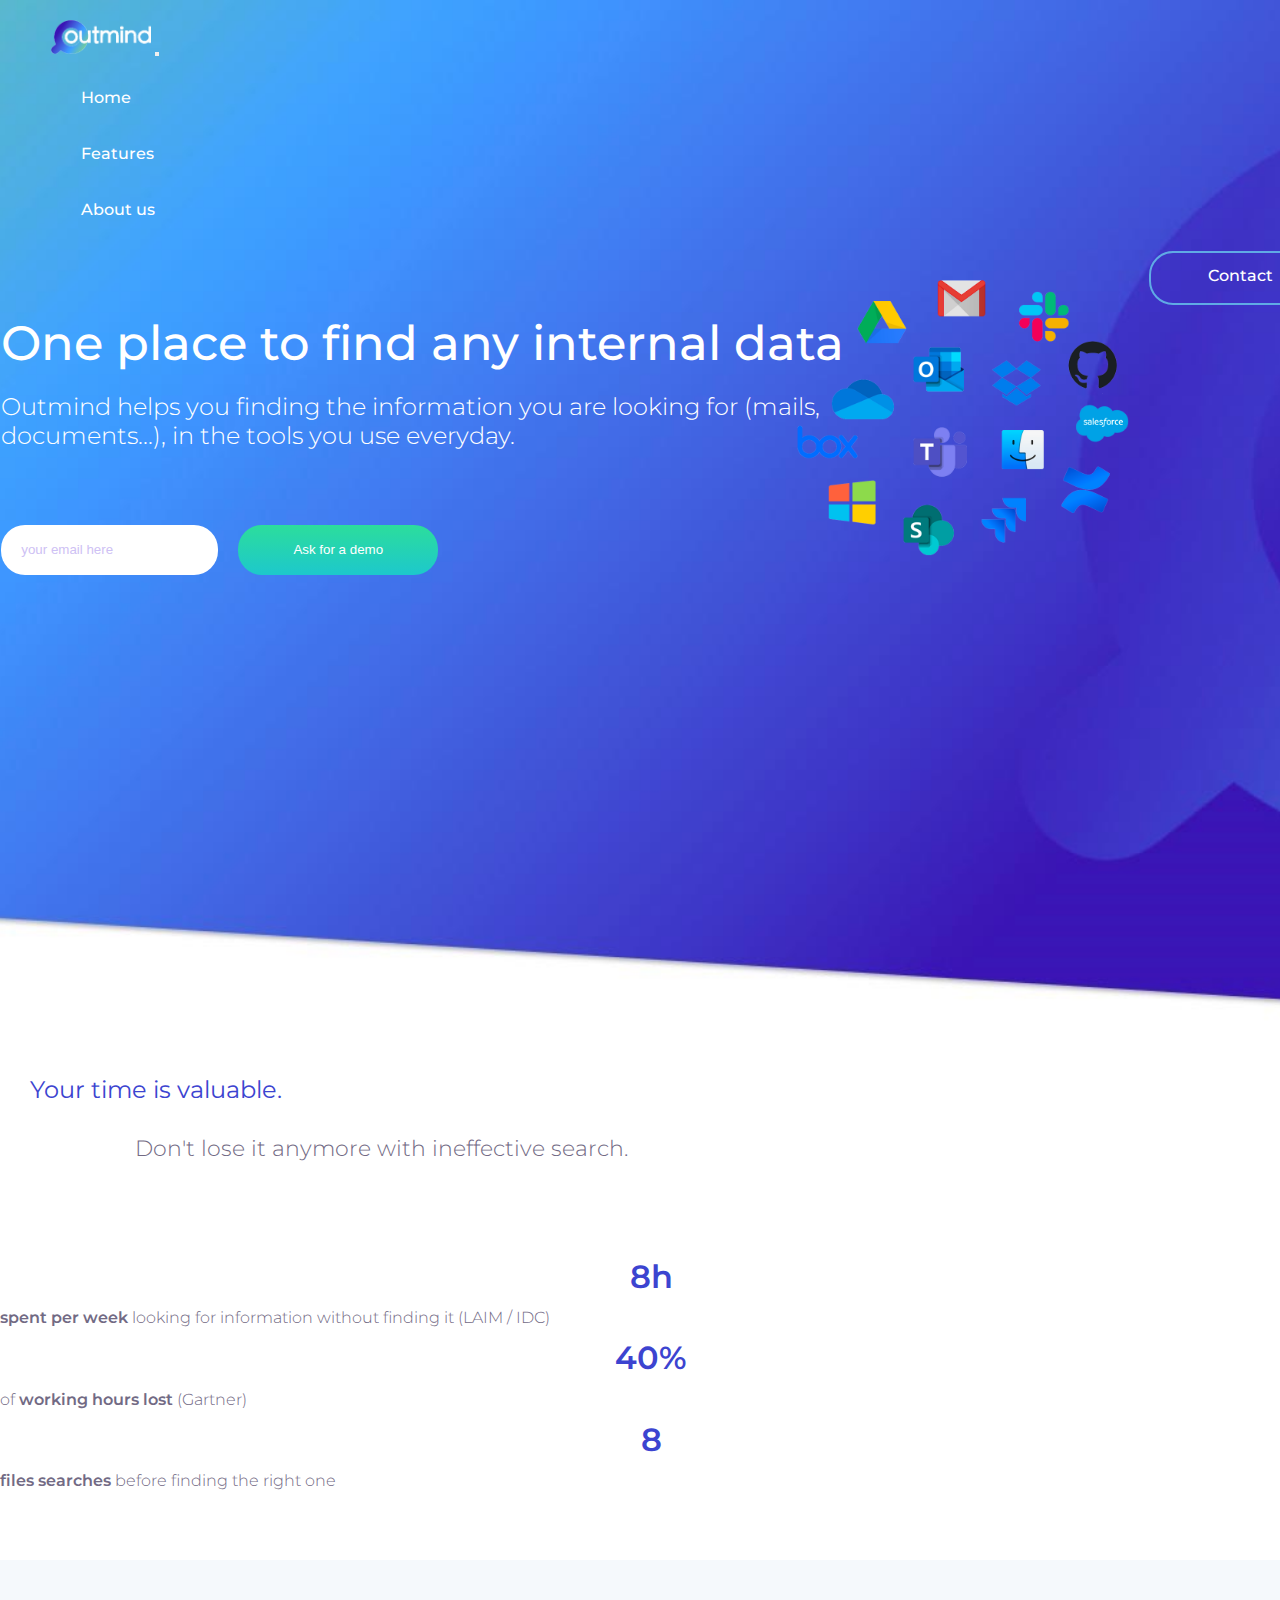
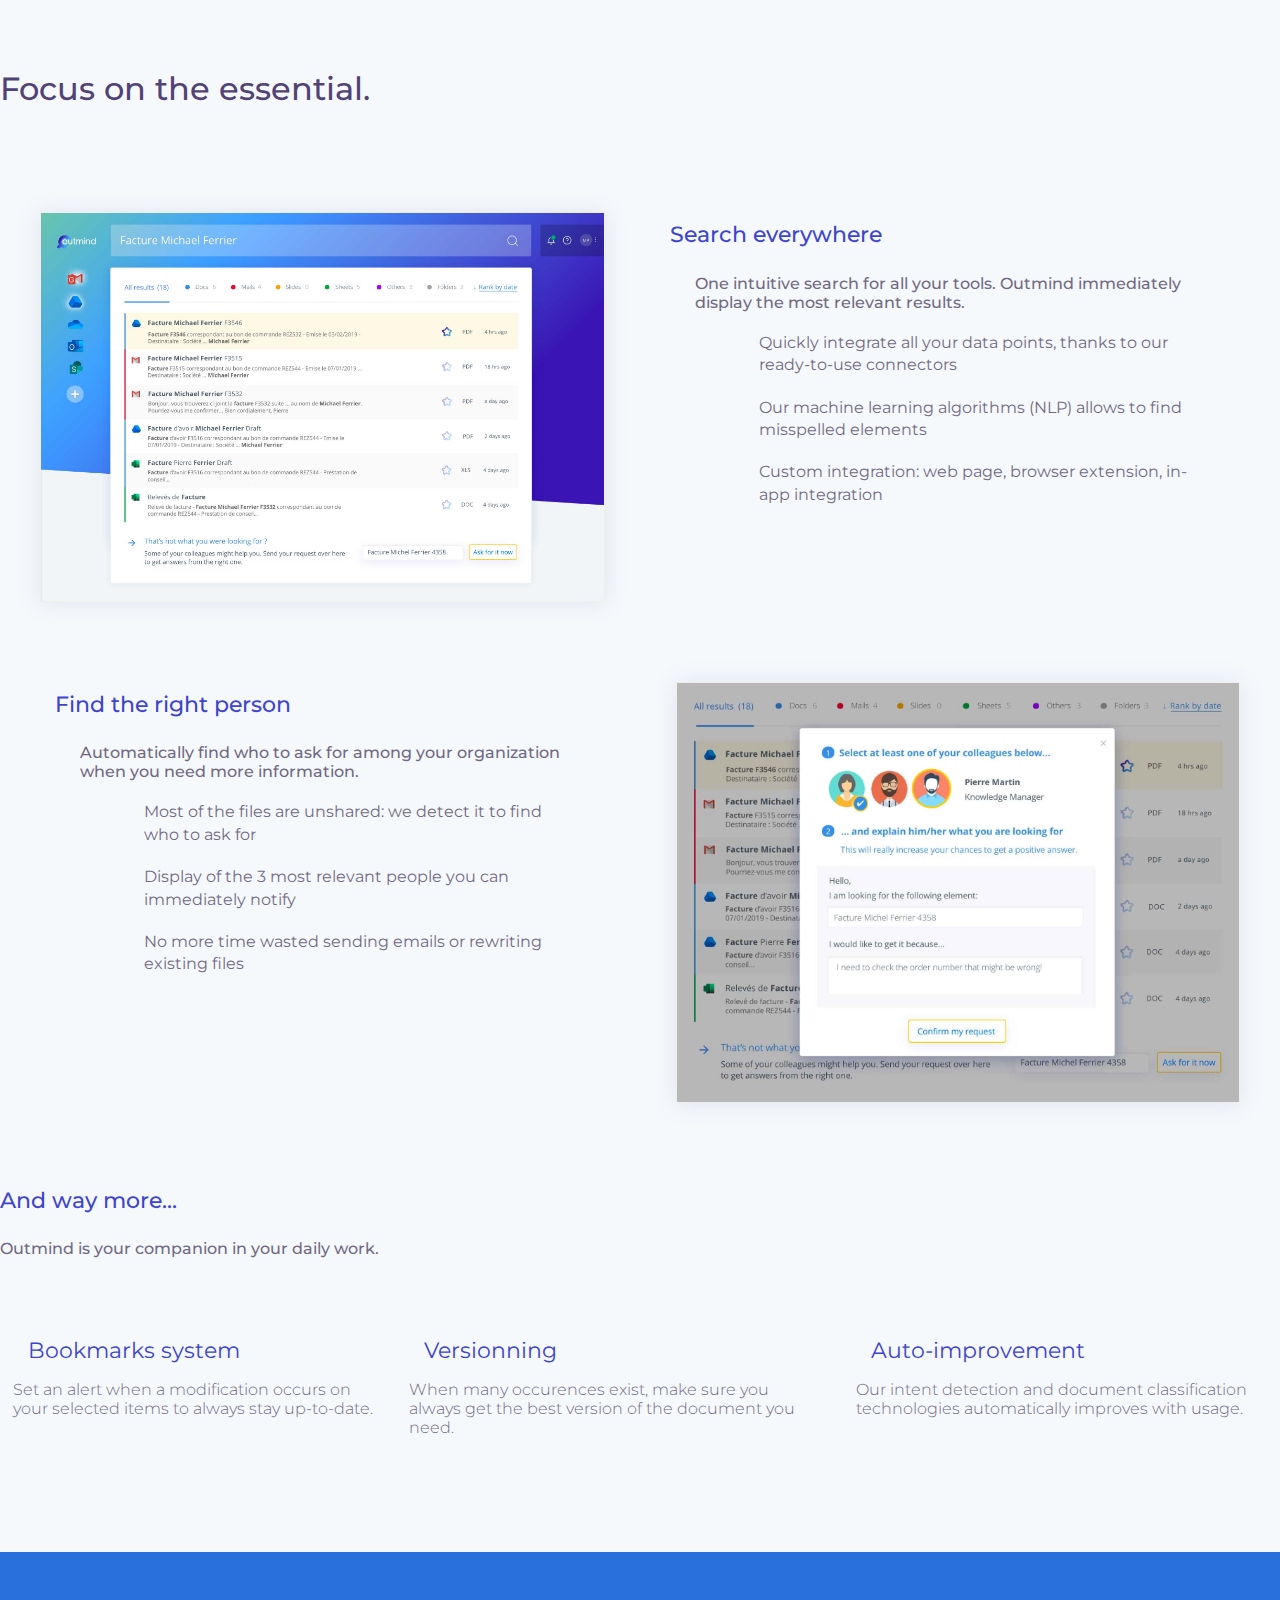
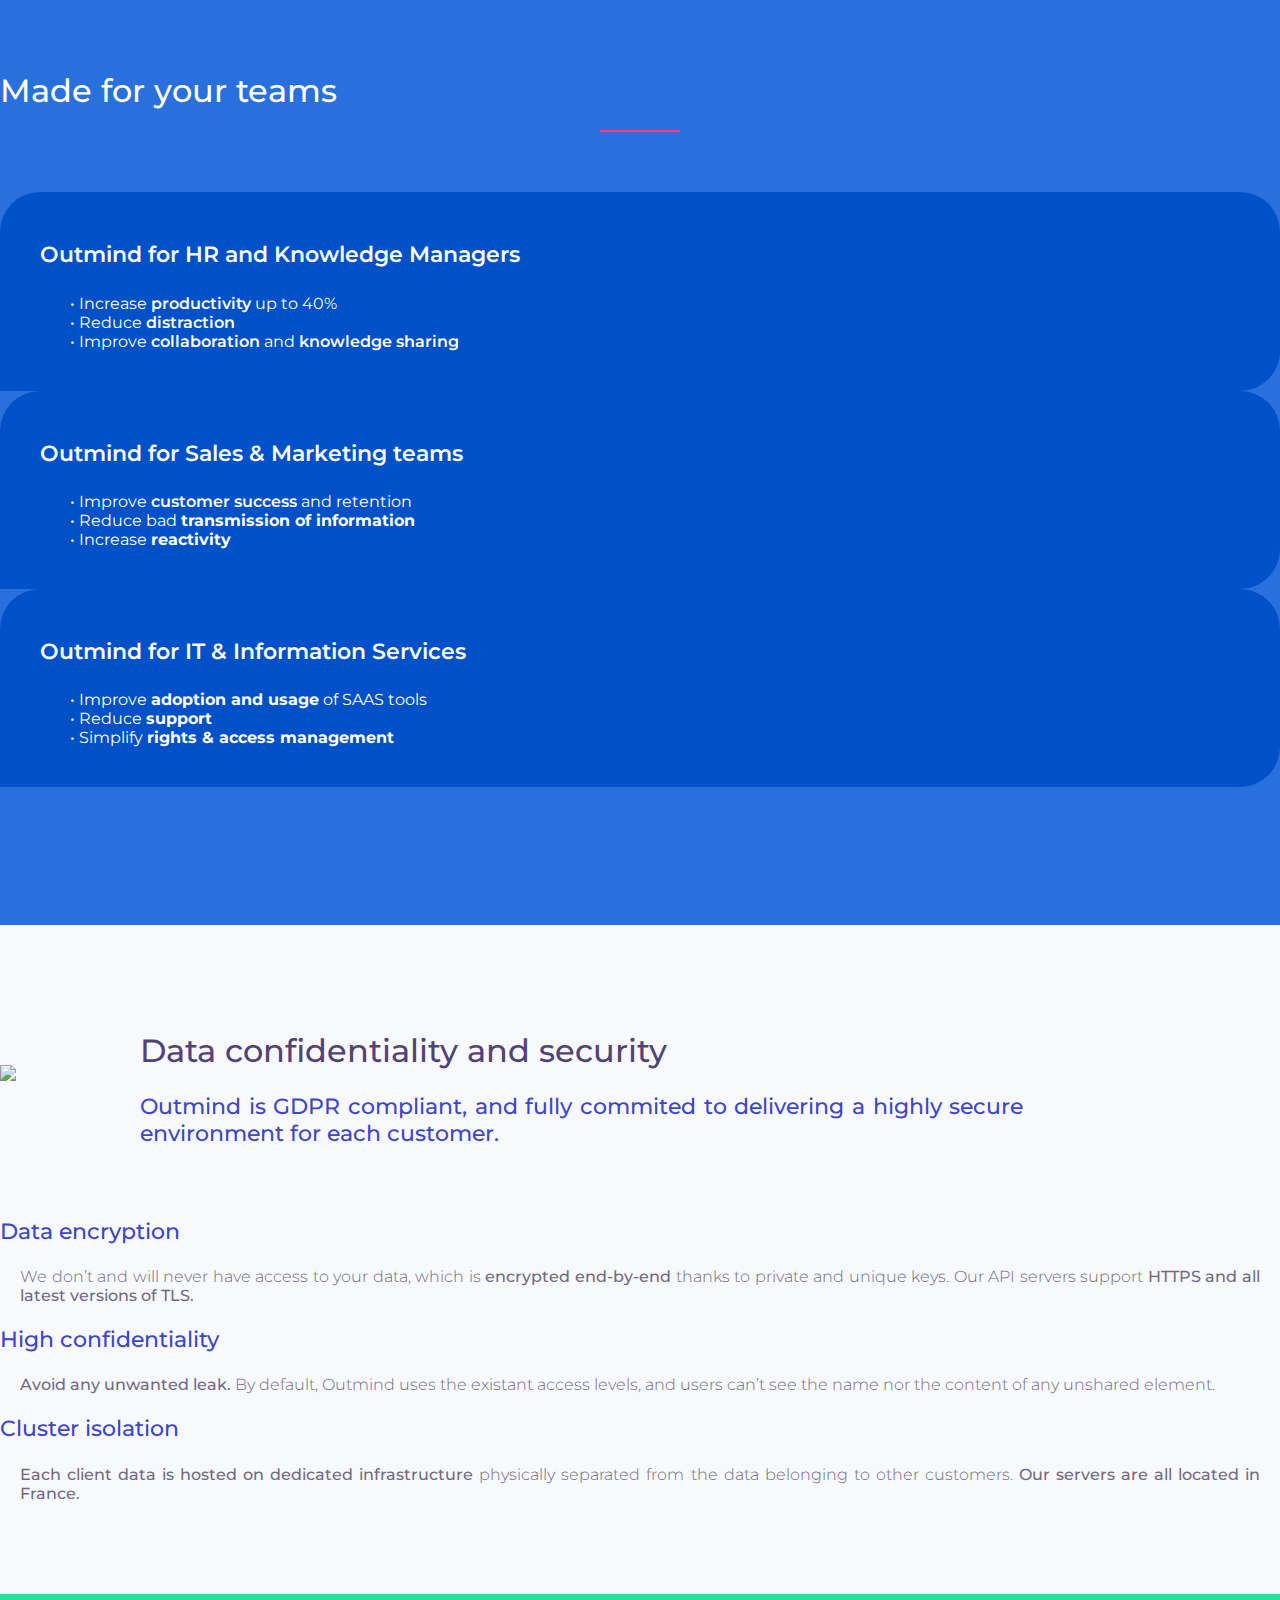
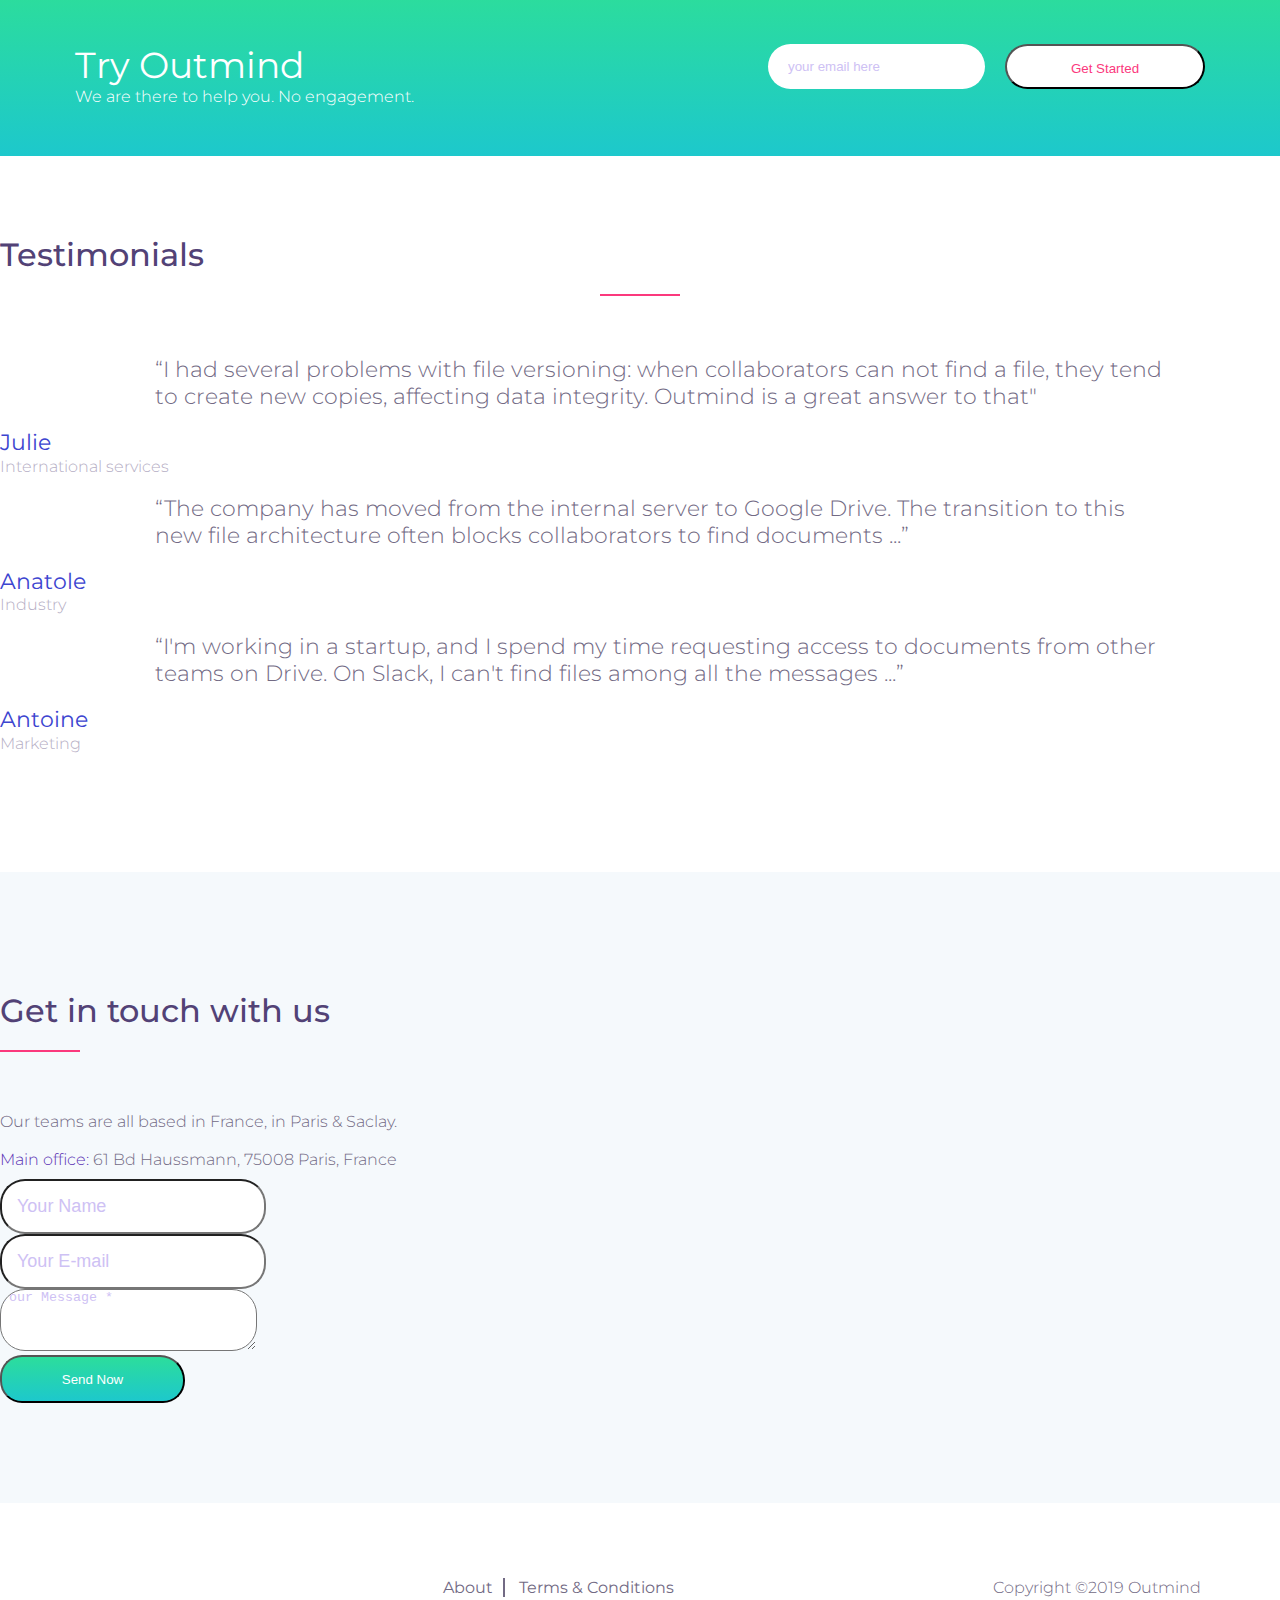
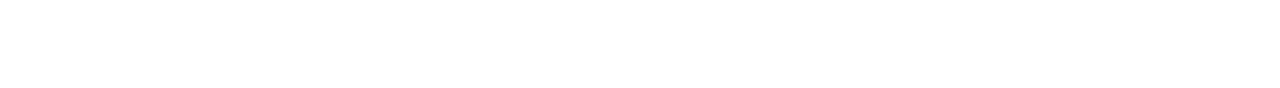
==== commit bc39e888: "Adding floating cloud-icons in index.html" ====
--- a/en/index.html
+++ b/en/index.html
@@ -82,8 +82,6 @@
                 <p class="wow fadeInUp" data-wow-delay="0.2s">Outmind helps you finding the information you are looking for (mails, documents...), in the tools you use everyday.</p>
               </div>
               <div class="get-start-area">
-
-                <!-- Form Start -->
                 <div id="mc_embed_signup">
                   <form action="https://outmind.us20.list-manage.com/subscribe/post?u=0a3a527932252891e99543d0e&amp;id=fb8c67e6a3" method="post" id="mc-embedded-subscribe-form" name="mc-embedded-subscribe-form" class="validate" target="_blank"
                     novalidate>
@@ -96,12 +94,18 @@
                         <div class="response" id="mce-error-response" style="display:none"></div>
                         <div class="response" id="mce-success-response" style="display:none"></div>
                       </div>
+                    </div>
                   </form>
                 </div>
-                <!-- Form End -->
-              </div>
-            </div>
-            <!-- Welcome thumb -->
+              </div>
+            </div>
+          </div>
+        </div>
+        <div class="cloud-icons-img-container">
+          <img src="../img/core-img/cloud-icons.png" />
+        </div>
+      </div>
+    </div>
   </section>
   <!-- ***** Wellcome Area End ***** -->
 
@@ -799,32 +803,12 @@
     <script src="../js/footer-reveal.min.js"></script>
     <!-- Active JS -->
     <script src="../js/active.js"></script>
-    <script type="text/javascript">
-      (function(w, d) {
-        w.HelpCrunch = function() {
-          w.HelpCrunch.q.push(arguments)
-        };
-        w.HelpCrunch.q = [];
-
-        function r() {
-          var s = document.createElement('script');
-          s.async = 1;
-          s.type = 'text/javascript';
-          s.src = 'https://widget.helpcrunch.com/';
-          (d.body || d.head).appendChild(s);
-        }
-        if (w.attachEvent) {
-          w.attachEvent('onload', r)
-        } else {
-          w.addEventListener('load', r, false)
-        }
-      })(window, document)
-      HelpCrunch('init', 'outmind', {
-        applicationId: 1,
-        applicationSecret: 'bWVdd74YXtQFyo+YDCulKj8+iDWJvDvJp5djxsjqCBjksDk3oi83i5Lx9g0Kf2Pi78X6kfpzTcv9dLiQvC8i0Q=='
-      });
-      HelpCrunch('showChatWidget');
-    </script>
+    <script>
+  window.intercomSettings = {
+    app_id: "dkgpxi47"
+  };
+</script>
+<script>(function(){var w=window;var ic=w.Intercom;if(typeof ic==="function"){ic('reattach_activator');ic('update',w.intercomSettings);}else{var d=document;var i=function(){i.c(arguments);};i.q=[];i.c=function(args){i.q.push(args);};w.Intercom=i;var l=function(){var s=d.createElement('script');s.type='text/javascript';s.async=true;s.src='https://widget.intercom.io/widget/dkgpxi47';var x=d.getElementsByTagName('script')[0];x.parentNode.insertBefore(s,x);};if(w.attachEvent){w.attachEvent('onload',l);}else{w.addEventListener('load',l,false);}}})();</script>
 </body>
 
 </html>
--- a/css/main.css
+++ b/css/main.css
@@ -1808,3 +1808,30 @@
     font-size: 40px;
   }
 }
+
+@media (max-width: 767px) and (min-width: 320px) {
+  .cloud-icons-img-container {
+    display: none;
+  }
+}
+
+.cloud-icons-img-container {
+  animation-name: cloudTranslation;
+  animation-duration: 1s;
+  animation-iteration-count: infinite;
+  animation-direction: alternate-reverse;
+  max-width: 30%;
+  max-height: 30%;
+  top: 20%;
+  right: 10%;
+  position: absolute;
+}
+
+@keyframes cloudTranslation {
+  from {
+    top: 20.5%;
+  }
+  to {
+    top: 19.5%;
+  }
+}
